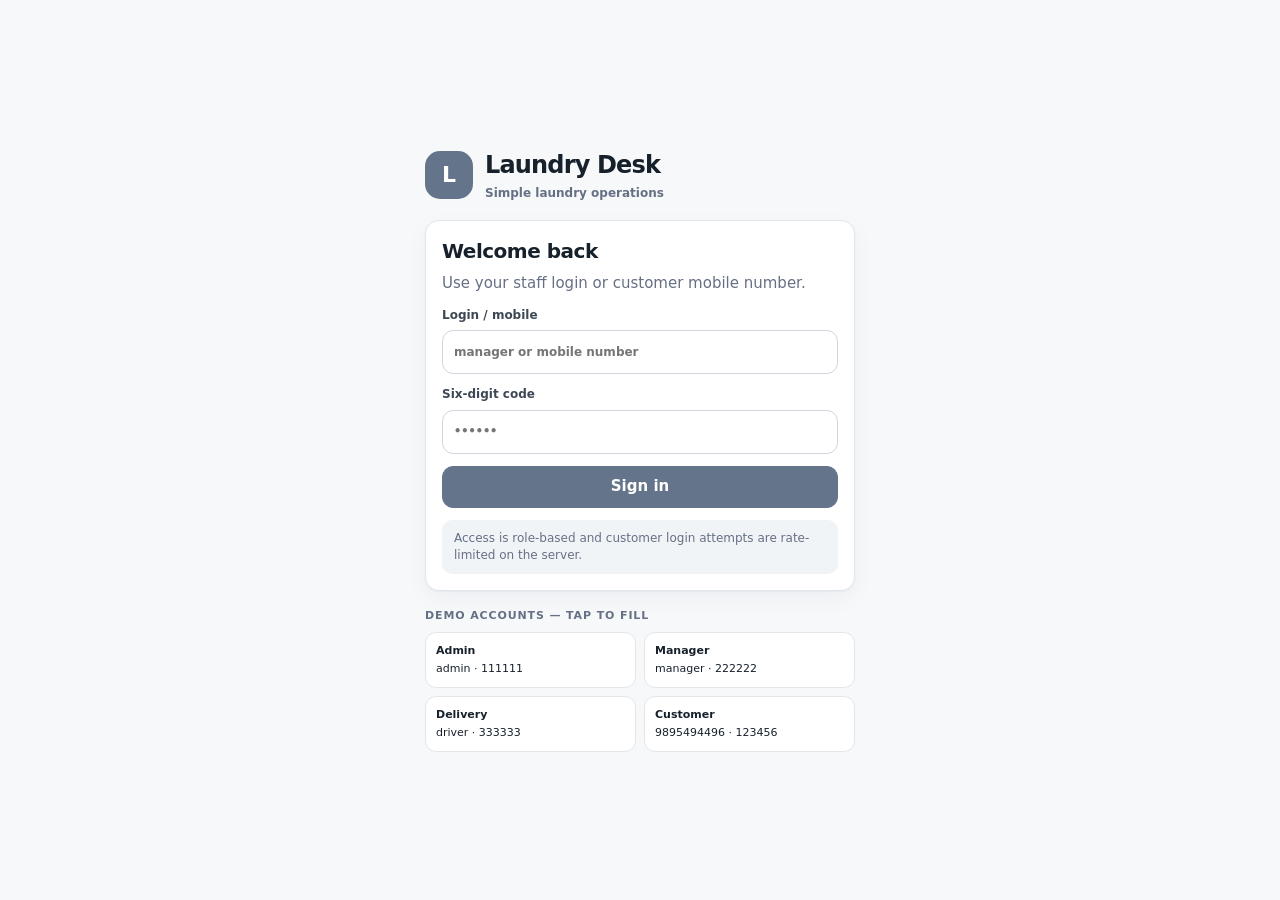
==== index.html @ 8387da96 "Graph updated" ====
<!doctype html>
<html lang="en" data-theme="light">
<head>
  <meta charset="utf-8" />
  <meta name="viewport" content="width=device-width,initial-scale=1,viewport-fit=cover" />
  <meta name="theme-color" content="#f6f7f8" />
  <title>Laundry Desk</title>
  <link rel="preconnect" href="https://bfmsoerewmiqianxmcck.supabase.co" crossorigin />
  <script>try{document.documentElement.dataset.theme=localStorage.getItem("laundry_mode")||"light"}catch(e){}</script>
  <link rel="stylesheet" href="styles.css?v=1.7.5" />
</head>
<body>
  <div id="app"></div>
  <div id="toast" class="toast" aria-live="polite"></div>
  <div id="printArea" class="print-area"></div>
  <script src="config.js"></script>
  <script src="app.js?v=1.7.5"></script>
</body>
</html>
---- styles.css ----
:root{
  --bg:#f7f8fa;
  --surface:#ffffff;
  --surface-soft:#f1f4f7;
  --text:#17212b;
  --muted:#667085;
  --border:#e2e7ec;
  --border-strong:#cfd6dd;
  --brand-accent:#64748b;
  --accent:var(--brand-accent);
  --accent-soft:color-mix(in srgb,var(--brand-accent) 11%,#fff);
  --accent-ink:#ffffff;
  --danger:#c83f49;
  --danger-soft:#fff0f1;
  --success:#137a55;
  --success-soft:#e9f7f0;
  --warning:#9a6700;
  --warning-soft:#fff7dd;
  --radius:14px;
  --radius-sm:10px;
  --shadow:0 1px 2px rgba(16,24,40,.04),0 8px 24px rgba(16,24,40,.04);
  --label:#3d4854;
  --topbar-bg:rgba(255,255,255,.94);
  --nav-bg:rgba(255,255,255,.97);
  --max:1180px;
  font-family:Inter,ui-sans-serif,system-ui,-apple-system,BlinkMacSystemFont,"Segoe UI",sans-serif;
  color-scheme:light;
}
html[data-theme="graphite"]{
  --bg:#0d0f11;
  --surface:#15181b;
  --surface-soft:#1d2125;
  --text:#f3f4f5;
  --muted:#9299a1;
  --border:#292e33;
  --border-strong:#3a4148;
  --accent:#e4e7eb;
  --accent-soft:#25292e;
  --accent-ink:#111315;
  --danger:#ff8f98;
  --danger-soft:#2b1b1e;
  --success:#7ed8b4;
  --success-soft:#14261f;
  --warning:#e8c46b;
  --warning-soft:#292313;
  --shadow:0 1px 2px rgba(0,0,0,.25),0 14px 38px rgba(0,0,0,.18);
  --label:#c9ced3;
  --topbar-bg:rgba(13,15,17,.94);
  --nav-bg:rgba(13,15,17,.96);
  color-scheme:dark;
}
html[data-theme="light"]{color-scheme:light}
*{box-sizing:border-box}
html{background:var(--bg)}
body{margin:0;background:var(--bg);color:var(--text);font-size:15px;line-height:1.45;-webkit-font-smoothing:antialiased;text-rendering:optimizeLegibility}
button,input,select,textarea{font:inherit;color:inherit}
button{cursor:pointer}
button:disabled{opacity:.55;cursor:not-allowed}
a{color:var(--accent)}
.shell{min-height:100vh;padding-bottom:78px}
.topbar{position:sticky;top:0;z-index:30;background:var(--topbar-bg);backdrop-filter:blur(14px);border-bottom:1px solid var(--border)}
.topbar-inner{max-width:var(--max);margin:auto;min-height:64px;padding:0 16px;display:flex;gap:16px;align-items:center}
.brand{display:flex;align-items:center;gap:10px;font-size:15px;font-weight:800;letter-spacing:-.02em;white-space:nowrap;min-width:0}.brand-mark{width:32px;height:32px;border-radius:10px;display:grid;place-items:center;background:var(--accent);color:var(--accent-ink);font-weight:900;flex:0 0 32px}.brand-copy{min-width:0;max-width:230px}.brand-copy>div{overflow:hidden;text-overflow:ellipsis}.brand-copy span{display:block;color:var(--muted);font-size:10px;font-weight:600;overflow:hidden;text-overflow:ellipsis;max-width:230px}
.desktop-nav{display:none;margin-left:14px;gap:4px;align-items:center;flex:1}.desktop-nav .navbtn{min-height:38px;padding:0 12px;border-radius:10px;display:flex;gap:7px;align-items:center;font-size:13px;text-transform:none}.desktop-nav .navbtn.active{background:var(--accent-soft);color:var(--accent);border:0}
.actor{margin-left:auto;display:flex;gap:8px;align-items:center}.actor-copy{display:none;text-align:right}.actor-name{font-size:13px;font-weight:750}.actor-role{font-size:11px;color:var(--muted)}
.icon-btn{width:40px;height:40px;border:1px solid var(--border);background:var(--surface);border-radius:12px;display:grid;place-items:center;padding:0}.icon-btn:hover{border-color:var(--border-strong);background:var(--surface-soft)}
.icon{width:18px;height:18px;display:block;stroke:currentColor;fill:none;stroke-width:1.8;stroke-linecap:round;stroke-linejoin:round}.icon.sm{width:16px;height:16px}
.main{max-width:var(--max);margin:auto;padding:24px 16px 108px}
.page-head{display:flex;align-items:flex-start;justify-content:space-between;gap:18px;margin-bottom:18px}.page-head-copy{min-width:0}.page-head-actions{display:flex;gap:8px;flex-wrap:wrap;justify-content:flex-end}
.kicker{font-size:11px;text-transform:uppercase;letter-spacing:.08em;color:var(--muted);font-weight:750;margin-bottom:4px}
h1,h2,h3,p{margin-top:0}h1{font-size:clamp(28px,5vw,40px);letter-spacing:-.04em;line-height:1.08;margin-bottom:8px}h2{font-size:20px;letter-spacing:-.025em;margin-bottom:7px}h3{font-size:15px;margin-bottom:6px}.sub{color:var(--muted);max-width:680px;margin-bottom:0}
.grid{display:grid;gap:12px}.grid.metrics{grid-template-columns:repeat(2,minmax(0,1fr))}.grid.cards{grid-template-columns:1fr}
.card{background:var(--surface);border:1px solid var(--border);border-radius:var(--radius);padding:16px;box-shadow:var(--shadow)}.card.flush{padding:0}.card.accent{background:var(--accent-soft);border-color:color-mix(in srgb,var(--accent) 28%,var(--border));box-shadow:none}.card.danger{background:var(--danger-soft);border-color:#f5cbd0}
.metric{box-shadow:none;min-height:96px;display:flex;flex-direction:column;justify-content:space-between}.metric .value{font-size:25px;font-weight:800;letter-spacing:-.035em}.metric .label{font-size:12px;color:var(--muted);font-weight:650}.metric.accent .value{color:var(--accent)}
.row{display:flex;gap:9px;align-items:center;flex-wrap:wrap}.row.between{justify-content:space-between}.stack{display:grid;gap:12px}.grow{flex:1}.muted{color:var(--muted)}.small{font-size:12px}.strong{font-weight:750}.mono{font-family:ui-monospace,SFMono-Regular,Menlo,monospace}.money{font-weight:780;font-variant-numeric:tabular-nums}
.btn{min-height:42px;border:1px solid var(--border-strong);border-radius:11px;background:var(--surface);padding:9px 14px;font-weight:700;display:inline-flex;align-items:center;justify-content:center;gap:7px;transition:background .14s,border-color .14s,transform .08s}.btn:hover{background:var(--surface-soft);border-color:#bfc7d0}.btn:active{transform:translateY(1px)}.btn.primary{background:var(--accent);border-color:var(--accent);color:var(--accent-ink)}.btn.primary:hover{filter:brightness(.96)}.btn.dark{background:var(--text);border-color:var(--text);color:#fff}.btn.danger{background:var(--danger-soft);border-color:#efc6cb;color:var(--danger)}.btn.ghost{border-color:transparent;background:transparent}.btn.smallbtn{min-height:34px;padding:6px 10px;font-size:12px}.btn.block{width:100%}
.input,select,textarea{width:100%;min-height:44px;border:1px solid var(--border-strong);border-radius:11px;background:var(--surface);padding:10px 11px;outline:none;transition:border-color .14s,box-shadow .14s}textarea{min-height:82px;resize:vertical}.input:focus,select:focus,textarea:focus{border-color:var(--accent);box-shadow:0 0 0 3px var(--accent-soft)}label{display:grid;gap:6px;font-size:12px;font-weight:700;color:var(--label)}input[type=checkbox]{accent-color:var(--accent)}
.form-grid{display:grid;gap:12px}.divider{height:1px;background:var(--border);margin:16px 0}.section{margin-top:24px}.section-head{display:flex;justify-content:space-between;align-items:end;gap:10px;margin-bottom:10px}
.stagebar{display:flex;overflow:auto;gap:7px;padding:2px 0 4px;scrollbar-width:none}.stagebar::-webkit-scrollbar,.tabs::-webkit-scrollbar,.queue-strip::-webkit-scrollbar{display:none}.stage{white-space:nowrap;border:1px solid var(--border);border-radius:999px;padding:5px 9px;font-size:11px;font-weight:700;background:var(--surface-soft);color:var(--muted)}.stage.active{background:var(--accent-soft);border-color:color-mix(in srgb,var(--accent) 28%,var(--border));color:var(--accent)}.stage.done{background:var(--success-soft);border-color:#cfe9dd;color:var(--success)}
.badge{display:inline-flex;align-items:center;border:1px solid var(--border);border-radius:999px;padding:4px 7px;font-size:10px;font-weight:750;text-transform:uppercase;letter-spacing:.03em;background:var(--surface-soft);color:var(--muted)}.badge.paid{background:var(--success-soft);border-color:#cde7db;color:var(--success)}.badge.partial{background:var(--warning-soft);border-color:#f2df9f;color:var(--warning)}.badge.unpaid{background:var(--danger-soft);border-color:#f2cbd0;color:var(--danger)}.badge.unpriced{background:var(--surface-soft)}
.order{display:grid;gap:12px;content-visibility:auto;contain-intrinsic-size:190px}.order:hover{border-color:var(--border-strong)}.order-head{display:flex;justify-content:space-between;gap:12px;align-items:start}.order-no{font-size:15px;font-weight:800;letter-spacing:-.015em}.order-meta{display:flex;gap:6px;flex-wrap:wrap}.order-money{display:grid;grid-template-columns:repeat(2,minmax(0,1fr));gap:8px;padding-top:10px;border-top:1px solid var(--border)}.order-money span{font-size:11px;color:var(--muted)}.order-money b{display:block;color:var(--text);font-size:13px;margin-top:2px}
.list{display:grid}.list-row{display:grid;gap:7px;padding:12px 0;border-bottom:1px solid var(--border);content-visibility:auto;contain-intrinsic-size:66px}.list-row:last-child{border-bottom:0}
.qty-grid{display:grid;gap:8px}.qty-row{display:grid;grid-template-columns:1fr auto;gap:10px;align-items:center;border:1px solid var(--border);border-radius:12px;background:var(--surface);padding:10px 12px}.stepper{display:flex;align-items:center;border:1px solid var(--border-strong);border-radius:10px;overflow:hidden;background:var(--surface)}.stepper button{width:38px;height:38px;border:0;background:var(--surface-soft);font-weight:800;font-size:20px}.stepper button:hover{background:var(--accent-soft);color:var(--accent)}.stepper span{min-width:40px;text-align:center;font-weight:800;font-variant-numeric:tabular-nums}
.queue-strip{display:flex;gap:8px;overflow:auto;padding:2px 0}.queue-chip{flex:0 0 auto;min-width:120px;border:1px solid var(--border);background:var(--surface);border-radius:12px;padding:10px 12px}.queue-chip b{display:block;font-size:20px}.queue-chip span{font-size:11px;color:var(--muted)}
.bottomnav{position:fixed;z-index:30;left:0;right:0;bottom:0;background:var(--nav-bg);backdrop-filter:blur(12px);border-top:1px solid var(--border);padding-bottom:max(5px,env(safe-area-inset-bottom))}.bottomnav-inner{max-width:680px;margin:auto;display:grid;grid-template-columns:repeat(var(--nav-count,4),1fr);padding:5px 8px}.navbtn{border:0;background:transparent;min-height:54px;border-radius:11px;font-size:10px;font-weight:700;color:var(--muted);display:flex;flex-direction:column;gap:3px;align-items:center;justify-content:center}.navbtn.active{background:var(--accent-soft);color:var(--accent)}.navbtn .icon{width:19px;height:19px}
.login-wrap{min-height:100vh;display:grid;place-items:center;padding:24px}.login{width:min(100%,430px)}.login-brand{display:flex;align-items:center;gap:12px;margin-bottom:18px}.login-mark{width:48px;height:48px;border-radius:15px;display:grid;place-items:center;background:var(--accent);color:var(--accent-ink);font-size:22px;font-weight:900}.login-title{font-size:24px;font-weight:820;letter-spacing:-.035em}.login-title span{display:block;font-size:12px;color:var(--muted);font-weight:600;letter-spacing:0;margin-top:2px}.demo-grid{display:grid;grid-template-columns:repeat(2,1fr);gap:8px}.demo{border:1px solid var(--border);border-radius:11px;padding:10px;background:var(--surface);font-size:11px;cursor:pointer;text-align:left}.demo:hover{border-color:var(--accent);background:var(--accent-soft)}.demo b{display:block;margin-bottom:2px}.security-note{padding:10px 12px;border-radius:10px;background:var(--surface-soft);font-size:12px;color:var(--muted)}
.modal-backdrop{position:fixed;inset:0;z-index:50;background:rgba(15,23,42,.34);display:grid;place-items:end center;padding-top:30px}.modal{width:min(100%,680px);max-height:92vh;overflow:auto;background:var(--surface);border:1px solid var(--border);border-bottom:0;border-radius:20px 20px 0 0;padding:18px;box-shadow:0 -20px 60px rgba(15,23,42,.12)}.modal-head{position:sticky;top:-18px;background:var(--surface);z-index:2;padding:12px 0 12px;display:flex;justify-content:space-between;gap:10px;border-bottom:1px solid var(--border);margin-bottom:14px}.x{width:38px;height:38px;border:1px solid var(--border);border-radius:10px;background:var(--surface-soft);font-size:20px}
.table-wrap{overflow:auto;border:1px solid var(--border);border-radius:12px;background:var(--surface)}table{width:100%;border-collapse:collapse;min-width:600px}th,td{text-align:left;padding:10px 12px;border-bottom:1px solid var(--border);font-size:12px}th{background:var(--surface-soft);color:var(--muted);text-transform:uppercase;font-size:10px;letter-spacing:.05em;font-weight:750}
.toast{position:fixed;z-index:100;left:50%;bottom:90px;transform:translateX(-50%) translateY(16px);opacity:0;pointer-events:none;background:#17212b;color:#fff;border-radius:11px;padding:10px 14px;font-weight:650;transition:.18s;max-width:90vw;box-shadow:0 10px 30px rgba(0,0,0,.15)}.toast.show{opacity:1;transform:translateX(-50%) translateY(0)}.toast.error{background:#9f2630}
.empty{border:1px dashed var(--border-strong);border-radius:12px;padding:24px;text-align:center;color:var(--muted);background:var(--surface)}
.tabs{display:flex;gap:7px;overflow:auto;margin-bottom:14px}.tab{white-space:nowrap;border:1px solid var(--border);border-radius:999px;background:var(--surface);padding:7px 11px;font-weight:700;font-size:11px;color:var(--muted)}.tab.active{background:var(--accent-soft);border-color:color-mix(in srgb,var(--accent) 28%,var(--border));color:var(--accent)}
.theme-mode-grid{display:grid;grid-template-columns:repeat(2,minmax(0,1fr));gap:10px}.theme-mode{border:1px solid var(--border);border-radius:14px;background:var(--surface);padding:10px;text-align:left;display:grid;gap:7px}.theme-mode.active{border-color:var(--text);box-shadow:inset 0 0 0 1px var(--text)}.theme-mode small{color:var(--muted)}.theme-preview{height:58px;border-radius:10px;border:1px solid var(--border);display:block}.theme-preview.graphite{background:linear-gradient(135deg,#0d0f11 0 45%,#1d2125 45% 72%,#e4e7eb 72%)}.theme-preview.light{background:linear-gradient(135deg,#f7f8fa 0 45%,#fff 45% 72%,var(--brand-accent) 72%)}.theme-grid{display:grid;grid-template-columns:repeat(5,1fr);gap:10px}.theme-swatch{aspect-ratio:1;border-radius:14px;border:2px solid transparent;padding:0;position:relative}.theme-swatch.active:after{content:"✓";position:absolute;inset:0;display:grid;place-items:center;color:#fff;font-weight:900;text-shadow:0 1px 3px rgba(0,0,0,.35)}.theme-custom{display:flex;gap:10px;align-items:center}.theme-custom input[type=color]{width:52px;height:44px;border:1px solid var(--border);border-radius:11px;padding:4px;background:var(--surface)}
.business-preview-mark{width:74px;height:74px;border-radius:18px;display:grid;place-items:center;background:var(--accent);color:var(--accent-ink);font-size:32px;font-weight:900}.quick-actions{display:grid;grid-template-columns:1fr;gap:10px}.quick-action{text-align:left;display:flex;align-items:center;gap:13px;min-height:84px}.quick-action-icon{width:42px;height:42px;flex:0 0 42px;border-radius:12px;display:grid;place-items:center;background:var(--accent-soft);color:var(--accent)}.quick-action h2{margin:0 0 2px}.quick-action p{margin:0;color:var(--muted);font-size:12px}
.print-area{display:none}
.is-busy body:before{content:"";position:fixed;left:0;right:0;top:0;height:3px;z-index:120;background:linear-gradient(90deg,transparent,var(--accent),transparent);background-size:200% 100%;animation:loading 1s linear infinite}@keyframes loading{to{background-position:-200% 0}}
@media(prefers-reduced-motion:reduce){*,*:before,*:after{scroll-behavior:auto!important;animation-duration:.001ms!important;transition-duration:.001ms!important}}
@media(min-width:720px){.grid.metrics{grid-template-columns:repeat(4,1fr)}.grid.cards{grid-template-columns:repeat(2,minmax(0,1fr))}.form-grid.two{grid-template-columns:repeat(2,1fr)}.quick-actions{grid-template-columns:repeat(3,1fr)}.modal-backdrop{place-items:center;padding:20px}.modal{border-bottom:1px solid var(--border);border-radius:18px;max-height:88vh}.bottomnav{display:none}.shell{padding-bottom:0}.main{padding:32px 20px 48px}.desktop-nav{display:flex}.actor-copy{display:block}.topbar-inner{padding:0 20px}.toast{bottom:28px}}
@media(min-width:1024px){.main{padding-top:38px}.grid.cards{gap:14px}.page-head{margin-bottom:22px}}
@media(max-width:500px){.page-head{display:grid}.page-head-actions{justify-content:flex-start}.page-head-actions .btn{width:100%}.actor .btn.ghost:not(.exit-btn){display:none}.main{padding-top:20px}.card{padding:14px}.theme-grid{grid-template-columns:repeat(5,1fr)}}
@media print{
  body>*:not(.print-area){display:none!important}.print-area{display:block!important;background:#fff;color:#000;padding:10mm;font-family:Arial,sans-serif}.print-sheet{max-width:190mm;margin:auto}.print-head{display:flex;justify-content:space-between;gap:10mm;border-bottom:2px solid #000;padding-bottom:5mm;margin-bottom:5mm}.print-title{font-size:24pt;font-weight:900}.print-org{font-size:9pt;font-weight:800;text-transform:uppercase;letter-spacing:.04em}.print-address{max-width:120mm;margin-top:1mm}.print-order{margin-top:3mm;font-size:9pt}.print-table{width:100%;border-collapse:collapse}.print-table th,.print-table td{border:1px solid #000;padding:3mm;font-size:10pt}.label-grid{display:grid;grid-template-columns:repeat(2,1fr);gap:5mm}.garment-tag,.bag-label{border:2px solid #000;padding:5mm;break-inside:avoid}.garment-tag{min-height:38mm}.bag-label{margin-bottom:8mm}.qr{width:90px;height:90px}.qr img,.qr canvas{max-width:100%;height:auto}.no-print{display:none!important}}

/* Action feedback */
.btn.processing,.icon-btn.processing{position:relative;cursor:wait!important;pointer-events:none;opacity:.88;transform:none!important}
.btn.processing{box-shadow:none}
.btn-spinner{width:15px;height:15px;flex:0 0 15px;border:2px solid currentColor;border-right-color:transparent;border-radius:50%;animation:btn-spin .7s linear infinite}
.btn.primary .btn-spinner{border-color:currentColor;border-right-color:transparent}
@keyframes btn-spin{to{transform:rotate(360deg)}}
.is-busy .btn:not(.processing)[type="submit"]{cursor:wait}
@media(prefers-reduced-motion:reduce){.btn-spinner{animation-duration:1.4s}}

/* Graphite refinements */
html[data-theme="graphite"] .card.danger{border-color:#4a2a30}
html[data-theme="graphite"] .badge.paid{border-color:#27513f}
html[data-theme="graphite"] .badge.partial{border-color:#594b22}
html[data-theme="graphite"] .badge.unpaid{border-color:#5a3035}
html[data-theme="graphite"] .stage.done{border-color:#27513f}
html[data-theme="graphite"] .btn:hover{border-color:#59616a}
html[data-theme="graphite"] .modal-backdrop{background:rgba(0,0,0,.68)}
html[data-theme="graphite"] .toast{background:#f1f3f5;color:#111315}
html[data-theme="graphite"] .toast.error{background:#ff8f98;color:#1a0d10}
html[data-theme="graphite"] .demo:hover{border-color:#6b737c}
html[data-theme="graphite"] .theme-swatch{box-shadow:inset 0 0 0 1px rgba(255,255,255,.14)}

/* Compact order queue — optimal by default */
.orders-toolbar{display:flex;align-items:flex-start;justify-content:space-between;gap:12px;margin-bottom:14px}.orders-toolbar .tabs{margin-bottom:0;min-width:0;flex:1}.view-switch{display:inline-flex;flex:0 0 auto;padding:3px;border:1px solid var(--border);border-radius:11px;background:var(--surface-soft)}.view-switch-btn{min-height:32px;border:0;border-radius:8px;background:transparent;padding:5px 10px;color:var(--muted);font-size:11px;font-weight:750}.view-switch-btn.active{background:var(--surface);color:var(--text);box-shadow:0 1px 2px rgba(0,0,0,.08)}
.order-list.optimal-view{display:grid;gap:8px}.order-optimal{min-height:68px;padding:10px 12px;display:grid;grid-template-columns:minmax(160px,1.5fr) minmax(170px,1fr) minmax(120px,.72fr) auto;gap:12px;align-items:center;box-shadow:none}.order-optimal:hover{background:var(--surface-soft)}.order-optimal-main{min-width:0}.order-optimal .order-no{font-size:13px}.order-customer{margin-top:2px;color:var(--muted);font-size:11px;overflow:hidden;text-overflow:ellipsis;white-space:nowrap}.order-optimal-status{display:flex;gap:6px;align-items:center;min-width:0;flex-wrap:wrap}.order-optimal-money{text-align:right;font-variant-numeric:tabular-nums}.order-optimal-money span{display:block;color:var(--muted);font-size:10px}.order-optimal-money b{display:block;margin-top:1px;font-size:13px}.order-details-btn{min-height:34px;padding:5px 10px}.order-list.detailed-view{margin-top:0}.order-detailed{contain-intrinsic-size:190px}

/* Keep exit reachable on small screens */
.exit-btn{flex:0 0 auto}.exit-btn .icon{flex:0 0 auto}
@media(max-width:719px){.topbar-inner{gap:7px;padding:0 10px}.brand{gap:7px;flex:1;overflow:hidden}.brand-mark{width:30px;height:30px;flex-basis:30px;border-radius:9px}.brand-copy{max-width:none;overflow:hidden}.brand-copy span{display:none}.actor{margin-left:0;gap:5px;flex:0 0 auto}.actor .icon-btn{width:36px;height:36px;border-radius:10px}.exit-btn{width:36px;min-width:36px;height:36px;min-height:36px;padding:0;border:1px solid var(--border);background:var(--surface)}.exit-btn span{display:none}.orders-toolbar{display:grid;gap:9px}.view-switch{justify-self:end}.order-optimal{grid-template-columns:minmax(0,1fr) auto;grid-template-areas:"main money" "status detail";gap:7px 10px;padding:10px 11px}.order-optimal-main{grid-area:main}.order-optimal-status{grid-area:status}.order-optimal-money{grid-area:money}.order-details-btn{grid-area:detail;justify-self:end}.order-optimal-money b{font-size:12px}.order-optimal-money span{max-width:112px;white-space:nowrap;overflow:hidden;text-overflow:ellipsis}.order-stage-tabs{width:100%}}
@media(max-width:380px){.actor .icon-btn{width:34px;height:34px}.exit-btn{width:34px;min-width:34px;height:34px;min-height:34px}.brand-copy>div{font-size:13px}.order-optimal-status .badge{display:none}}
@media(min-width:720px){.grid.cards .order-optimal{grid-template-columns:minmax(0,1fr) auto;grid-template-areas:"main money" "status detail"}.grid.cards .order-optimal-main{grid-area:main}.grid.cards .order-optimal-status{grid-area:status}.grid.cards .order-optimal-money{grid-area:money}.grid.cards .order-details-btn{grid-area:detail;justify-self:end}}

/* Order detail — compact action dock */
.order-modal{width:min(100%,760px)}
.order-modal .modal-head{margin-bottom:10px}
.order-modal .stagebar{margin-bottom:0}
.order-metrics{grid-template-columns:repeat(4,minmax(0,1fr))!important;gap:7px!important}
.order-metrics .metric{min-height:64px;padding:9px 10px;border-radius:11px}
.order-metrics .metric .value{font-size:15px;letter-spacing:-.02em}
.order-metrics .metric .label{font-size:9px;text-transform:uppercase;letter-spacing:.04em}
.order-customer-card{padding:11px 13px;margin-top:10px!important;box-shadow:none}
.order-customer-card h3{margin-bottom:2px}
.order-pieces{margin-top:12px!important}
.order-pieces .list{gap:6px}
.order-pieces .list-row{padding:8px 10px}
.compact-empty{padding:13px 12px}
.order-payments{border-top:1px solid var(--border);padding-top:9px;margin-top:10px!important}
.order-payments summary{cursor:pointer;display:flex;align-items:center;justify-content:space-between;font-size:12px;font-weight:750;color:var(--muted);list-style:none}
.order-payments summary::-webkit-details-marker{display:none}
.order-payments summary span{min-width:24px;height:22px;border-radius:999px;background:var(--surface-soft);display:grid;place-items:center;font-size:10px}
.order-action-dock{position:sticky;z-index:4;bottom:-18px;margin:14px -18px -18px;padding:11px 18px calc(11px + env(safe-area-inset-bottom));background:color-mix(in srgb,var(--surface) 96%,transparent);backdrop-filter:blur(14px);border-top:1px solid var(--border);box-shadow:0 -12px 28px rgba(0,0,0,.05)}
.order-next-action{width:100%;min-height:50px;border:0;border-radius:12px;background:var(--accent);color:var(--accent-ink);padding:8px 13px;display:flex;align-items:center;justify-content:space-between;gap:12px;text-align:left;font-weight:800}
.order-next-action:hover{filter:brightness(.97)}
.order-next-action .next-copy{display:grid;gap:1px}
.order-next-action small{font-size:9px;text-transform:uppercase;letter-spacing:.08em;opacity:.78;font-weight:750}
.order-next-action b{font-size:14px}
.order-next-action .icon{width:20px;height:20px}
.order-action-grid{display:grid;grid-template-columns:repeat(4,minmax(0,1fr));gap:7px;margin-top:7px}
.order-action{min-width:0;min-height:58px;border:1px solid var(--border);border-radius:11px;background:var(--surface);color:var(--text);padding:7px 5px;display:flex;flex-direction:column;align-items:center;justify-content:center;gap:5px;font-size:10px;font-weight:750;line-height:1.1;text-align:center}
.order-action:hover{background:var(--surface-soft);border-color:var(--border-strong)}
.order-action .icon{width:18px;height:18px;color:var(--muted)}
.order-action:hover .icon{color:var(--text)}
.compact-modal{width:min(100%,500px)}
.print-choice-grid{display:grid;grid-template-columns:repeat(2,minmax(0,1fr));gap:10px}
.print-choice{min-height:98px;border:1px solid var(--border);border-radius:13px;background:var(--surface);padding:14px;text-align:left;display:flex;align-items:flex-start;gap:11px;color:var(--text)}
.print-choice:hover{background:var(--surface-soft);border-color:var(--border-strong)}
.print-choice .icon{width:22px;height:22px;flex:0 0 22px;margin-top:1px}
.print-choice span{display:grid;gap:4px}.print-choice b{font-size:13px}.print-choice small{font-size:10px;color:var(--muted);line-height:1.35}
.print-choice.disabled{opacity:.48;pointer-events:none}
html[data-theme="graphite"] .order-action-dock{box-shadow:0 -12px 30px rgba(0,0,0,.32)}
html[data-theme="graphite"] .order-action:hover{border-color:#59616a}

@media(max-width:719px){
  .order-modal{max-height:96dvh}
  .order-metrics .metric{min-height:58px;padding:7px 8px}
  .order-metrics .metric .value{font-size:12px;white-space:nowrap}
  .order-metrics .metric .label{font-size:8px}
  .order-customer-card{padding:9px 11px}
  .order-action-dock{bottom:-18px;padding-left:12px;padding-right:12px}
  .order-next-action{min-height:48px}
  .order-action-grid{gap:6px}
  .order-action{min-height:55px;padding:6px 3px;font-size:9px}
  .order-action .icon{width:17px;height:17px}
  .compact-empty{padding:10px}
}
@media(max-width:380px){
  .order-metrics{gap:4px!important}
  .order-metrics .metric{padding:6px 5px}
  .order-action{font-size:8.5px}
  .print-choice-grid{grid-template-columns:1fr}
}
.order-next-action.processing,.order-action.processing,.print-choice.processing{cursor:wait!important;pointer-events:none;opacity:.88;transform:none!important}
.order-next-action.processing{justify-content:center}.order-action.processing{flex-direction:row}

/* Quick workflow */
.workflow-mode{display:inline-flex;gap:3px;padding:3px;border:1px solid var(--border);border-radius:11px;background:var(--surface-soft);margin-bottom:10px}
.workflow-mode button{border:0;background:transparent;color:var(--muted);border-radius:8px;min-height:32px;padding:5px 10px;font-size:11px;font-weight:750}
.workflow-mode button.active{background:var(--surface);color:var(--text);box-shadow:0 1px 2px rgba(0,0,0,.08)}
.quick-stagebar .stage{padding-inline:8px}
.detail-substatus{display:inline-flex;margin-top:5px;font-size:10px;color:var(--muted)}
.order-waiting{width:100%;min-height:50px;border:1px solid var(--border);border-radius:12px;background:var(--surface-soft);padding:8px 13px;display:grid;align-content:center;gap:1px}
.order-waiting small{font-size:9px;text-transform:uppercase;letter-spacing:.08em;color:var(--muted);font-weight:750}.order-waiting b{font-size:13px}

/* Reports */
.report-controls{display:grid;gap:10px;margin-bottom:14px}.report-presets{display:flex;gap:7px;overflow:auto;padding-bottom:2px;scrollbar-width:none}.report-presets::-webkit-scrollbar{display:none}.chip{white-space:nowrap;min-height:34px;border:1px solid var(--border);border-radius:999px;background:var(--surface);padding:6px 11px;color:var(--muted);font-size:11px;font-weight:750}.chip.active{background:var(--accent-soft);border-color:color-mix(in srgb,var(--accent) 28%,var(--border));color:var(--accent)}
.report-options{display:flex;gap:10px;align-items:end;justify-content:flex-end}.report-options label{width:min(170px,100%)}.report-options select{min-height:38px;padding:7px 10px}
.report-custom{display:grid;grid-template-columns:1fr 1fr auto;gap:8px;align-items:end;padding:10px;border:1px solid var(--border);border-radius:12px;background:var(--surface-soft)}.report-custom input{min-height:38px;border:1px solid var(--border-strong);border-radius:9px;background:var(--surface);padding:7px 9px}
.report-tabs{margin-top:4px}.report-section{margin-top:18px}.report-section:first-child{margin-top:0}.report-section-head{display:flex;align-items:end;justify-content:space-between;gap:12px;margin-bottom:9px}.report-section-head h2{margin-bottom:0}.report-note{font-size:10px;color:var(--muted)}
.report-metrics{grid-template-columns:repeat(2,minmax(0,1fr))}.report-metrics .metric{min-height:82px}.report-metrics .metric .value{font-size:20px}
.report-breakdown{display:grid;grid-template-columns:repeat(2,minmax(0,1fr));gap:8px}.report-break{padding:11px 12px;box-shadow:none;display:flex;align-items:center;justify-content:space-between;gap:10px}.report-break span{text-transform:capitalize;color:var(--muted);font-size:11px}.report-break b{font-size:13px}
.report-table table{min-width:760px}.customer-report table{min-width:940px}.due-text{color:var(--danger)}.credit-text{color:var(--success)}
.report-queue{padding-bottom:4px}.report-details{box-shadow:none;margin-top:16px}.report-details summary{cursor:pointer;font-weight:750}.report-stage-list{display:grid;gap:0;margin-top:10px}.report-stage-list>div{display:flex;justify-content:space-between;gap:12px;padding:8px 0;border-top:1px solid var(--border);font-size:12px}
.report-loading{min-height:190px;border:1px dashed var(--border-strong);border-radius:14px;display:flex;align-items:center;justify-content:center;gap:12px;color:var(--muted);background:var(--surface)}.report-loading b{display:block;color:var(--text)}.report-loading span:last-child{display:block;font-size:11px;margin-top:2px}
.calendar-month{width:160px}.calendar-month input{min-height:38px;border:1px solid var(--border-strong);border-radius:9px;background:var(--surface);padding:7px 9px}.calendar-weekdays,.calendar-grid{display:grid;grid-template-columns:repeat(7,minmax(0,1fr));gap:6px}.calendar-weekdays{margin:12px 0 6px}.calendar-weekdays span{text-align:center;color:var(--muted);font-size:9px;font-weight:750;text-transform:uppercase;letter-spacing:.04em}.calendar-cell{min-height:100px;border:1px solid var(--border);border-radius:11px;background:var(--surface);padding:7px;display:grid;align-content:start;gap:4px}.calendar-cell.blank{border-color:transparent;background:transparent}.calendar-cell.has-data{background:var(--surface-soft)}.calendar-day{font-size:11px;font-weight:800}.calendar-stat{display:flex;justify-content:space-between;font-size:9px;color:var(--muted)}.calendar-stat b{color:var(--text)}.calendar-income{margin-top:auto;font-size:9px;font-weight:750;white-space:nowrap;overflow:hidden;text-overflow:ellipsis;color:var(--accent)}

@media(min-width:720px){.report-controls{grid-template-columns:minmax(0,1fr) auto;align-items:start}.report-custom{grid-column:1/-1}.report-metrics{grid-template-columns:repeat(4,minmax(0,1fr))}.report-breakdown{grid-template-columns:repeat(4,minmax(0,1fr))}.calendar-cell{min-height:118px;padding:9px}.calendar-day{font-size:12px}.calendar-stat,.calendar-income{font-size:10px}}
@media(max-width:719px){.workflow-mode{width:100%;display:grid;grid-template-columns:1fr 1fr}.workflow-mode button{width:100%}.quick-stagebar{gap:5px}.quick-stagebar .stage{font-size:9px;padding:4px 7px}.report-options{justify-content:flex-start}.report-custom{grid-template-columns:1fr 1fr}.report-custom .btn{grid-column:1/-1;width:100%}.report-section-head{align-items:flex-start}.report-note{display:none}.calendar-weekdays,.calendar-grid{gap:4px}.calendar-cell{min-height:78px;padding:5px;border-radius:8px}.calendar-stat{font-size:8px}.calendar-income{font-size:8px}.calendar-month{width:145px}.bottomnav-inner{padding-inline:4px}.navbtn{font-size:9px}.navbtn .icon{width:18px;height:18px}}
@media(max-width:420px){.calendar-cell{min-height:68px}.calendar-stat span{display:none}.calendar-income{font-size:7.5px}.report-metrics .metric{min-height:72px}.report-metrics .metric .value{font-size:17px}}

.account-grid{align-items:start}
.account-grid>.card{align-self:start}
.qty-row.disabled-row{opacity:.56}
.qty-row.disabled-row .stepper button:disabled{cursor:not-allowed;opacity:.45}

/* Compact admin/customer/rate editors */
.compact-head{margin-bottom:10px}.compact-head h2{margin-bottom:2px}
.quick-entry{display:grid;gap:8px;padding:10px;margin-bottom:12px;border:1px solid var(--border);border-radius:12px;background:var(--surface-soft)}
.quick-entry-customer{grid-template-columns:minmax(150px,1.1fr) minmax(150px,.9fr) minmax(200px,1.6fr) auto}
.quick-entry .input,.rate-editor .input{min-height:36px;padding:7px 9px}
.compact-table table,.rate-editor table{min-width:720px}
.compact-table th,.compact-table td,.rate-editor th,.rate-editor td{padding:8px 10px;vertical-align:middle}
.compact-actions{gap:6px;flex-wrap:nowrap;justify-content:flex-end}
.rate-editor .inline-input{width:130px;max-width:100%;background:var(--surface)}
.rate-editor input[type="date"].inline-input{width:150px}
.rate-editor .quick-add-row td{background:var(--surface-soft);border-bottom:1px solid var(--border-strong)}
.rate-editor .quick-add-row select{min-width:150px;min-height:36px}
.page-head-actions{display:flex;gap:8px;flex-wrap:wrap;justify-content:flex-end}
.customer-table td:last-child{text-align:right}

@media(max-width:719px){
  .quick-entry-customer{grid-template-columns:1fr 1fr}.quick-entry-customer input[name="address"],.quick-entry-customer .btn{grid-column:1/-1}
  .page-head-actions{width:100%;justify-content:flex-start}.page-head-actions .btn{flex:1}
  .compact-table,.rate-editor{border:0;background:transparent;overflow:visible}
  .compact-table table,.rate-editor table{min-width:0;display:block}.compact-table thead,.rate-editor thead{display:none}.compact-table tbody,.rate-editor tbody{display:grid;gap:8px}
  .compact-table tr,.rate-editor tr{display:grid;grid-template-columns:1fr 1fr;gap:7px;padding:10px;border:1px solid var(--border);border-radius:12px;background:var(--surface)}
  .compact-table td,.rate-editor td{display:block;padding:0;border:0}.compact-table td:first-child,.rate-editor td:first-child{grid-column:1/-1}
  .compact-table td:nth-child(3){grid-column:1/-1}.compact-table td:last-child{grid-column:1/-1;text-align:left}.compact-actions{justify-content:flex-start;flex-wrap:wrap}
  .rate-editor .quick-add-row{background:var(--surface-soft)}.rate-editor .quick-add-row td:nth-child(1),.rate-editor .quick-add-row td:nth-child(2){grid-column:auto}.rate-editor .quick-add-row td:nth-child(5){grid-column:1/-1}
  .rate-editor .quick-add-row .btn{width:100%}.rate-editor .inline-input,.rate-editor input[type="date"].inline-input,.rate-editor select{width:100%;min-width:0}
}

/* Admin demo reset */
.system-grid{align-items:start}.demo-reset-summary{display:grid;grid-template-columns:repeat(3,minmax(0,1fr));gap:8px}.demo-reset-summary>div,.reset-scope>div{border:1px solid var(--border);border-radius:11px;background:var(--surface-soft);padding:10px;display:grid;gap:3px}.demo-reset-summary span,.reset-scope span{font-size:9px;text-transform:uppercase;letter-spacing:.07em;color:var(--muted);font-weight:800}.demo-reset-summary b{font-size:15px}.retain-list{display:grid;gap:3px;padding:9px 0;border-top:1px solid var(--border)}.retain-list:first-of-type{border-top:0}.retain-list span{font-size:11px;color:var(--muted);line-height:1.45}.danger-note{border:1px solid color-mix(in srgb,var(--danger) 35%,var(--border));background:color-mix(in srgb,var(--danger) 8%,var(--surface));border-radius:12px;padding:12px;display:grid;gap:4px}.danger-note b{color:var(--danger)}.danger-note span{font-size:11px;color:var(--muted);line-height:1.45}.reset-scope{display:grid;grid-template-columns:1fr 1fr;gap:8px}.reset-scope b{font-size:11px;line-height:1.4}.btn.danger{background:var(--danger);border-color:var(--danger);color:#fff}.btn.danger:hover{filter:brightness(.96)}
@media(max-width:719px){.demo-reset-summary{grid-template-columns:1fr}.reset-scope{grid-template-columns:1fr}}

/* Option A — service-first mixed garment collection */
.home-quick-section{margin:4px 0 18px}
.home-quick-actions{display:grid;grid-template-columns:repeat(3,minmax(0,1fr));gap:10px}
.home-quick-card{min-height:84px;border:1px solid var(--border);border-radius:14px;background:var(--surface);color:var(--text);padding:13px;display:flex;align-items:center;gap:12px;text-align:left;box-shadow:var(--shadow)}
.home-quick-card:hover{background:var(--surface-soft);border-color:var(--border-strong)}
.home-quick-icon{width:42px;height:42px;border-radius:12px;background:var(--surface-soft);display:grid;place-items:center;flex:0 0 42px;color:var(--muted)}
.home-quick-icon .icon{width:22px;height:22px}
.home-quick-card>span:last-child{display:grid;gap:2px;min-width:0}.home-quick-card b{font-size:14px}.home-quick-card small{font-size:10px;color:var(--muted)}
.order-card-actions{display:flex;gap:7px;justify-content:flex-end;align-items:center}.order-card-actions .btn{min-height:34px}.order-pay-btn{background:var(--accent-soft);border-color:color-mix(in srgb,var(--accent) 25%,var(--border));color:var(--text)}
.order-pay-btn .icon{width:15px;height:15px}

.collection-modal{width:min(100%,720px);max-height:94dvh;overflow:auto}
.collection-section{margin-top:13px!important}.collection-heading{align-items:end;gap:12px;margin-bottom:8px}.collection-heading h3{margin:1px 0 0;font-size:14px}.collection-search{width:min(190px,45%);min-height:36px;padding:7px 10px}
.collection-service-tabs{display:flex;gap:7px;overflow:auto;padding:2px 0 5px;scrollbar-width:none}.collection-service-tabs::-webkit-scrollbar{display:none}
.collection-service-chip{min-height:40px;white-space:nowrap;border:1px solid var(--border);border-radius:999px;background:var(--surface);color:var(--muted);padding:7px 12px;display:inline-flex;align-items:center;gap:7px;font-size:11px;font-weight:800}
.collection-service-chip.active{background:var(--accent);color:var(--accent-ink);border-color:var(--accent)}.collection-service-chip b{min-width:20px;height:20px;padding:0 5px;border-radius:999px;background:color-mix(in srgb,currentColor 12%,transparent);display:grid;place-items:center;font-size:9px}
.collection-summary{margin:12px 0 0;padding:10px 12px;border:1px solid var(--border);border-radius:12px;background:var(--surface-soft);display:grid;grid-template-columns:repeat(3,minmax(0,1fr));gap:7px}
.collection-summary>div{display:grid;gap:1px}.collection-summary span{font-size:8px;text-transform:uppercase;letter-spacing:.08em;color:var(--muted);font-weight:750}.collection-summary b{font-size:13px}.collection-summary small{grid-column:1/-1;color:var(--muted);font-size:9px;white-space:nowrap;overflow:auto;padding-top:2px}
.collection-customer-line{display:flex;align-items:center;justify-content:space-between;gap:12px;padding:9px 11px;border:1px solid var(--border);border-radius:11px;background:var(--surface-soft);margin-bottom:10px}.collection-customer-line>div{display:grid;gap:1px}

/* Customer finance / advance wallet */
.finance-modal{width:min(100%,760px);max-height:94dvh;overflow:auto}.finance-metrics{margin-top:6px}.finance-receive{margin-top:12px;padding:13px;box-shadow:none}.finance-receive h3{margin:2px 0 0}.finance-payment-grid{display:grid;grid-template-columns:1fr 150px;gap:9px;margin-top:10px;align-items:end}.finance-note{grid-column:1/-1}.finance-payment-grid .btn{grid-column:1/-1;min-height:42px}
.finance-ledger{margin-top:9px;border:1px solid var(--border);border-radius:12px;overflow:hidden}.finance-row{display:grid;grid-template-columns:minmax(0,1fr) auto;gap:12px;padding:10px 11px;border-top:1px solid var(--border);align-items:center}.finance-row:first-child{border-top:0}.finance-row>div:first-child{display:grid;gap:2px}.finance-row>div:first-child>b{font-size:12px}.finance-row>div:first-child>span,.finance-row>div:first-child>small{font-size:9px;color:var(--muted)}.finance-amount{text-align:right;display:grid;gap:2px}.finance-amount b{font-size:12px}.finance-amount span{font-size:9px;color:var(--muted)}

@media(max-width:719px){
  .home-quick-actions{grid-template-columns:1fr 1fr}.home-quick-card:last-child{grid-column:1/-1}.home-quick-card{min-height:72px;padding:10px}.home-quick-icon{width:38px;height:38px;flex-basis:38px}
  .collection-modal{max-height:97dvh}.collection-heading{align-items:start;flex-direction:column}.collection-search{width:100%}
  .finance-payment-grid{grid-template-columns:1fr 120px}.finance-metrics{grid-template-columns:repeat(3,minmax(0,1fr))}.finance-metrics .metric{min-height:66px;padding:8px}.finance-metrics .value{font-size:13px}
  .customer-table .compact-actions{flex-wrap:wrap}
}
@media(max-width:430px){.home-quick-actions{grid-template-columns:1fr}.home-quick-card:last-child{grid-column:auto}.finance-payment-grid{grid-template-columns:1fr}.finance-payment-grid label{grid-column:1/-1}}
.order-optimal>.order-card-actions{justify-self:end}.order-detailed>.order-card-actions{margin-top:9px}
@media(max-width:719px){.order-optimal>.order-card-actions{grid-area:detail;justify-self:end}.order-optimal>.order-card-actions .btn{padding:5px 8px}}
@media(min-width:720px){.grid.cards .order-optimal>.order-card-actions{grid-area:detail;justify-self:end}}

/* v1.5 flexible quick flow, route grouping and bulk pickup assignment */
.quick-stage-actions .stage.future{
  cursor:pointer;
  border-style:solid;
  background:var(--surface-raised,#fff);
  color:var(--text,#111827);
}
.quick-stage-actions button.stage.future:hover{
  border-color:var(--brand-accent,#64748b);
  box-shadow:0 0 0 2px color-mix(in srgb,var(--brand-accent,#64748b) 14%,transparent);
}
.quick-stage-note{margin-top:7px}
.workflow-settings-card{max-width:760px}
.toggle-row{display:flex;align-items:center;justify-content:space-between;gap:22px;padding:14px;border:1px solid var(--border);border-radius:14px;background:var(--surface-subtle)}
.toggle-row span{display:grid;gap:4px}.toggle-row small{color:var(--muted);font-weight:400;line-height:1.4}
.toggle-row input{width:22px;height:22px;accent-color:var(--brand-accent,#64748b)}
.workflow-example{display:flex;gap:6px;overflow:auto;padding:4px 0;scrollbar-width:none}
.workflow-example::-webkit-scrollbar{display:none}.workflow-example span{white-space:nowrap;border:1px solid var(--border);border-radius:999px;padding:7px 10px;font-size:11px;font-weight:800;background:var(--surface-subtle)}
.customer-tools,.bulk-pickup-toolbar,.bulk-assign-bar{display:flex;gap:10px;align-items:end;flex-wrap:wrap;margin:12px 0}
.customer-tools label,.bulk-pickup-toolbar label{display:grid;gap:5px;min-width:190px;font-size:11px;font-weight:800;color:var(--muted)}
.customer-tools select,.bulk-pickup-toolbar select,.bulk-assign-bar select{min-height:42px;border:1px solid var(--border);border-radius:11px;background:var(--surface);color:var(--text);padding:0 10px}
.quick-entry-customer{grid-template-columns:minmax(160px,1.2fr) minmax(145px,.9fr) minmax(150px,1fr) 110px minmax(160px,1fr) auto}
.bulk-pickup-card{padding:15px;margin-bottom:14px}
.bulk-head h2{margin:2px 0 3px;font-size:18px}
.bulk-pickup-list{display:grid;gap:6px;max-height:280px;overflow:auto;border-top:1px solid var(--border);border-bottom:1px solid var(--border);padding:8px 0}
.bulk-pickup-row{display:grid;grid-template-columns:22px 1fr auto;align-items:center;gap:10px;padding:9px 8px;border-radius:10px;cursor:pointer}
.bulk-pickup-row:hover{background:var(--surface-subtle)}
.bulk-pickup-row input{width:18px;height:18px;accent-color:var(--brand-accent,#64748b)}
.bulk-pickup-row span{display:grid;gap:2px}.bulk-pickup-row small{color:var(--muted)}
.bulk-assign-bar{justify-content:flex-end;margin-bottom:0}.bulk-assign-bar select{min-width:220px}
.customer-table td{vertical-align:middle}

@media(max-width:900px){
  .quick-entry-customer{grid-template-columns:1fr 1fr}
  .quick-entry-customer .btn{grid-column:span 2}
  .bulk-pickup-toolbar label,.customer-tools label{min-width:calc(50% - 5px)}
}
@media(max-width:620px){
  .quick-stage-actions{display:flex;overflow:auto;gap:6px;padding-bottom:4px;scroll-snap-type:x proximity}
  .quick-stage-actions .stage{min-width:112px;scroll-snap-align:start}
  .customer-tools,.bulk-pickup-toolbar{display:grid;grid-template-columns:1fr 1fr}
  .customer-tools label,.bulk-pickup-toolbar label{min-width:0}
  .bulk-pickup-toolbar .btn{grid-column:span 2}
  .bulk-assign-bar{display:grid;grid-template-columns:1fr}.bulk-assign-bar select{min-width:0;width:100%}.bulk-assign-bar .btn{width:100%}
  .bulk-pickup-row{grid-template-columns:22px 1fr}.bulk-pickup-row>span:last-child{display:none}
  .quick-entry-customer{grid-template-columns:1fr}.quick-entry-customer .btn{grid-column:auto}
}
.delivery-route-tools{display:flex;gap:8px;align-items:center}.delivery-route-tools select{min-height:40px;border:1px solid var(--border);border-radius:10px;background:var(--surface);color:var(--text);padding:0 9px;font-size:12px}
@media(max-width:620px){.delivery-route-tools{width:100%;display:grid;grid-template-columns:1fr 1fr}.delivery-route-tools select{width:100%}}

/* Searchable customer picker */
.customer-search-picker{position:relative;min-width:0}
.customer-search-box{position:relative;margin-top:6px}
.customer-search-box .customer-search-input{padding-left:38px;padding-right:34px;width:100%}
.customer-search-icon{position:absolute;left:11px;top:50%;transform:translateY(-50%);display:grid;place-items:center;color:var(--muted);pointer-events:none;z-index:1}
.customer-search-icon svg{width:17px;height:17px}
.customer-search-clear{position:absolute;right:7px;top:50%;transform:translateY(-50%);width:28px;height:28px;border:0;border-radius:8px;background:transparent;color:var(--muted);font-size:20px;line-height:1}
.customer-search-clear:hover{background:var(--soft);color:var(--text)}
.customer-search-selected{display:none;margin-top:7px;padding:8px 10px;border:1px solid var(--line);background:var(--soft);border-radius:10px;gap:3px}
.customer-search-selected.show{display:flex;flex-direction:column}
.customer-search-selected b{font-size:12px}.customer-search-selected span{font-size:11px;color:var(--muted)}
.customer-search-results{display:none;position:absolute;left:0;right:0;top:74px;z-index:70;background:var(--panel);border:1px solid var(--line);border-radius:13px;box-shadow:0 18px 45px rgba(15,23,42,.16);max-height:310px;overflow:auto;padding:5px}
.customer-search-results.show{display:block}
.customer-search-result{width:100%;border:0;background:transparent;color:var(--text);display:flex;align-items:center;justify-content:space-between;gap:12px;text-align:left;padding:10px;border-radius:10px}
.customer-search-result:hover,.customer-search-result:focus{background:var(--soft);outline:none}
.customer-result-main{display:flex;flex-direction:column;min-width:0}.customer-result-main b{font-size:13px}.customer-result-main small{font-size:11px;color:var(--muted);white-space:nowrap;overflow:hidden;text-overflow:ellipsis}
.customer-result-mobile{font-size:11px;color:var(--muted);white-space:nowrap}
.customer-search-empty{padding:12px;text-align:center;color:var(--muted);font-size:12px}
@media(max-width:620px){.customer-search-results{position:fixed;left:12px;right:12px;top:auto;max-height:42vh}.customer-search-result{align-items:flex-start}.customer-result-mobile{font-size:10px}}

/* v1.5.1 UX refinement — readable search, chip selectors, compact payments, sticky collection totals */
.customer-search-picker{z-index:1}
.customer-search-picker:focus-within{z-index:90}
.customer-search-results{
  background:var(--surface)!important;
  border-color:var(--border)!important;
  color:var(--text)!important;
  box-shadow:0 18px 45px rgba(15,23,42,.18);
  isolation:isolate;
}
.customer-search-result{background:var(--surface)!important;color:var(--text)!important}
.customer-search-result:hover,.customer-search-result:focus{background:var(--surface-soft)!important}
.customer-search-selected{background:var(--surface-soft)!important;border-color:var(--border)!important}
html[data-theme="graphite"] .customer-search-results{box-shadow:0 22px 55px rgba(0,0,0,.52)}
html[data-theme="graphite"] .customer-search-result{background:#15181b!important}
html[data-theme="graphite"] .customer-search-result:hover,html[data-theme="graphite"] .customer-search-result:focus{background:#24292f!important}

.counter-top-grid{align-items:start}
.counter-discount-field{align-self:start;margin-top:0}
.counter-discount-field select{margin-top:6px}

.field-label{font-size:12px;font-weight:700;color:var(--label);margin-bottom:7px}
.choice-chip-group{display:flex;gap:8px;flex-wrap:wrap;align-items:center}
.choice-chip{
  min-height:40px;border:1px solid var(--border-strong);border-radius:999px;background:var(--surface);
  color:var(--text);padding:7px 12px;display:inline-flex;align-items:center;gap:7px;font-size:12px;font-weight:750;
  transition:background .14s,border-color .14s,box-shadow .14s,transform .08s;
}
.choice-chip:hover{background:var(--surface-soft);border-color:var(--border-strong)}
.choice-chip:active{transform:translateY(1px)}
.choice-chip.selected{border-color:color-mix(in srgb,var(--success) 55%,var(--border));background:var(--success-soft);color:var(--text);box-shadow:0 0 0 1px color-mix(in srgb,var(--success) 18%,transparent)}
.choice-chip-check{width:20px;height:20px;border-radius:50%;display:grid;place-items:center;background:var(--surface-soft);color:transparent;font-size:12px;font-weight:950;line-height:1;flex:0 0 20px}
.choice-chip.selected .choice-chip-check{background:#15945f;color:#fff}
.choice-chip .icon{width:15px;height:15px}
.payment-chip-group .choice-chip{min-width:88px;justify-content:flex-start}
.driver-chip-group .choice-chip{max-width:100%}
html[data-theme="graphite"] .choice-chip.selected{background:#163226;border-color:#2b7456;color:#f3f4f5}
html[data-theme="graphite"] .choice-chip.selected .choice-chip-check{background:#20a66b;color:#fff}

.payment-compact{display:grid;grid-template-columns:minmax(150px,.75fr) minmax(0,1.25fr);gap:12px;align-items:end}
.payment-compact>div{min-width:0}

.collection-floating-summary{
  position:sticky;bottom:8px;z-index:8;margin:12px 0 4px;
  background:color-mix(in srgb,var(--surface) 94%,transparent);
  backdrop-filter:blur(14px);-webkit-backdrop-filter:blur(14px);
  box-shadow:0 12px 34px rgba(15,23,42,.14);
  border-color:color-mix(in srgb,var(--brand-accent) 20%,var(--border));
  padding:9px 10px;border-radius:16px;
}
.collection-floating-summary .collection-total-pill{background:var(--surface-soft);border:1px solid var(--border);border-radius:11px;padding:7px 9px}
.collection-floating-summary .collection-total-pill.total{background:var(--accent-soft);border-color:color-mix(in srgb,var(--accent) 25%,var(--border))}
.collection-floating-summary .collection-total-pill.total b{color:var(--accent)}
html[data-theme="graphite"] .collection-floating-summary{box-shadow:0 16px 38px rgba(0,0,0,.42)}

.bulk-driver-picker{min-width:280px;flex:1}
.bulk-assign-bar{align-items:flex-end}
.bulk-assign-bar .choice-chip-group{justify-content:flex-end}

@media(max-width:719px){
  .customer-search-results{position:absolute;left:0;right:0;top:74px;max-height:42vh}
  .payment-compact{grid-template-columns:1fr}
  .payment-chip-group{display:grid;grid-template-columns:repeat(2,minmax(0,1fr))}
  .payment-chip-group .choice-chip{min-width:0;width:100%;justify-content:flex-start}
  .driver-chip-group{gap:7px}
  .driver-chip-group .choice-chip{flex:1 1 calc(50% - 7px);justify-content:flex-start}
  .collection-floating-summary{bottom:6px;grid-template-columns:repeat(3,minmax(0,1fr));padding:8px}
  .collection-floating-summary .collection-total-pill{padding:6px 7px}
  .bulk-driver-picker{min-width:0;width:100%}
  .bulk-assign-bar .choice-chip-group{justify-content:flex-start}
}
@media(max-width:430px){
  .driver-chip-group .choice-chip{flex-basis:100%}
}

/* v1.5.2 compact-first UX — aligned order entry, keyboard picker, multi-status filters */
.main{padding-top:20px}
.page-head{align-items:center;margin-bottom:12px}
.page-head-copy{display:grid;gap:3px}
.page-title-line{display:flex;align-items:baseline;gap:12px;min-width:0;flex-wrap:wrap}
.page-title-line h1{font-size:clamp(24px,3vw,34px);line-height:1.05;margin:0}
.page-title-line .sub{margin:0;font-size:12px;line-height:1.35;white-space:nowrap;overflow:hidden;text-overflow:ellipsis;max-width:640px}
.page-head .kicker{font-size:9px;letter-spacing:.1em}
.section{margin-top:17px}
.section-head{margin-bottom:7px;align-items:center}
.section-head h2{font-size:18px;margin:0}
.compact-head{margin-bottom:6px}

/* Counter order — customer + discount share one clean row */
.counter-top-grid{display:grid;grid-template-columns:minmax(340px,1.25fr) minmax(300px,1fr);gap:14px;align-items:start;margin-bottom:4px}
.counter-customer-cell,.counter-discount-field{min-width:0}
.counter-discount-field{padding-top:0}
.inline-label{display:block;margin-bottom:0}
.discount-chip-group{gap:6px;align-items:center;max-height:86px;overflow:auto;padding:1px 1px 3px}
.discount-chip-group .choice-chip{min-height:38px;padding:6px 10px;font-size:11px;white-space:nowrap}
.discount-chip-group .choice-chip-check{width:18px;height:18px;flex-basis:18px}

/* Selected customer is a compact confirmation strip, not a second large field */
.customer-search-selected{margin-top:5px!important;padding:6px 9px!important;display:none!important;min-height:30px!important;border-radius:9px!important;flex-direction:row!important;align-items:center!important;gap:7px!important;overflow:hidden}
.customer-search-selected.show{display:flex!important}
.customer-search-selected b{font-size:11px!important;white-space:nowrap}
.customer-search-selected span{font-size:10px!important;white-space:nowrap;overflow:hidden;text-overflow:ellipsis;min-width:0}
.customer-search-box{margin-top:5px}
.customer-search-input{height:44px;padding-top:8px;padding-bottom:8px}

/* Search results: identity on left, exact collection location on right */
.customer-search-results{top:70px;max-height:300px;padding:5px}
.customer-search-result{display:grid!important;grid-template-columns:minmax(0,1fr) minmax(125px,.7fr);gap:12px!important;padding:9px 10px!important;border:1px solid transparent!important}
.customer-search-result.keyboard-active,.customer-search-result[aria-selected="true"]{background:var(--accent-soft)!important;border-color:color-mix(in srgb,var(--brand-accent) 35%,var(--border))!important;box-shadow:inset 3px 0 0 var(--brand-accent)}
.customer-result-main,.customer-result-location{display:grid;gap:2px;min-width:0}
.customer-result-main b,.customer-result-location b{font-size:12px;white-space:nowrap;overflow:hidden;text-overflow:ellipsis}
.customer-result-main small,.customer-result-location small{font-size:10px;color:var(--muted);white-space:nowrap;overflow:hidden;text-overflow:ellipsis}
.customer-result-location{text-align:right}
html[data-theme="graphite"] .customer-search-result.keyboard-active,html[data-theme="graphite"] .customer-search-result[aria-selected="true"]{background:#24332c!important;border-color:#3d745c!important}

/* Payment amount and methods stay in one horizontal row on normal screens */
.payment-inline-row{display:grid;grid-template-columns:minmax(150px,190px) minmax(0,1fr);gap:12px;align-items:end;margin-top:14px}
.payment-amount-field,.payment-method-field{min-width:0}
.payment-amount-field .input{height:42px}
.payment-method-field .field-label,.payment-amount-field .field-label{margin-bottom:5px}
.payment-inline-row .payment-chip-group{display:flex;flex-wrap:nowrap;gap:6px;overflow-x:auto;padding:1px 1px 3px;scrollbar-width:none}
.payment-inline-row .payment-chip-group::-webkit-scrollbar{display:none}
.payment-inline-row .payment-chip-group .choice-chip{min-width:auto;min-height:42px;padding:6px 10px;flex:0 0 auto;font-size:11px}
.payment-inline-row .payment-chip-group .choice-chip-check{width:19px;height:19px;flex-basis:19px}
.compact-note{margin:5px 0 0!important;line-height:1.3}
.submit-section{margin-top:12px!important}

/* Enter/validation focus cue */
.field-attention{outline:0!important;border-color:#e6a23c!important;box-shadow:0 0 0 3px rgba(230,162,60,.18)!important;animation:field-attention-pulse .7s ease 2}
@keyframes field-attention-pulse{50%{box-shadow:0 0 0 5px rgba(230,162,60,.1)}}
html[data-theme="graphite"] .field-attention{border-color:#f0ad4e!important;box-shadow:0 0 0 3px rgba(240,173,78,.16)!important}

/* Orders: multi-select stage filters, with All mutually exclusive */
.order-stage-tabs{display:flex;gap:5px;overflow-x:auto;scrollbar-width:none;padding-bottom:1px}
.order-stage-tabs::-webkit-scrollbar{display:none}
.order-stage-tabs .filter-chip{min-height:34px;padding:6px 10px;border-radius:999px;white-space:nowrap;font-size:11px}
.order-stage-tabs .filter-chip.active{box-shadow:inset 0 0 0 1px color-mix(in srgb,var(--brand-accent) 30%,transparent)}
.orders-toolbar{align-items:center;margin-bottom:9px}

/* Customers: keep command surface and summary above the fold */
.customer-summary-line{display:flex;align-items:center;gap:9px;margin:-2px 0 7px;font-size:11px;color:var(--muted)}
.customer-summary-line b{color:var(--text);font-size:12px}.customer-summary-line span{white-space:nowrap;overflow:hidden;text-overflow:ellipsis}
.customer-command-row{display:grid;grid-template-columns:minmax(0,1fr) auto;gap:9px;align-items:end;margin-bottom:8px}
.customer-command-row .quick-entry{margin:0}
.customer-command-row .customer-tools{margin:0;flex-wrap:nowrap;gap:7px}
.customer-command-row .customer-tools label{min-width:145px;gap:3px}
.customer-command-row .customer-tools label>span{font-size:9px;text-transform:uppercase;letter-spacing:.06em}
.customer-command-row .customer-tools select{min-height:40px}
.quick-entry-customer{grid-template-columns:minmax(125px,1.1fr) minmax(125px,.9fr) minmax(130px,1fr) 90px minmax(130px,1fr) auto!important;gap:7px!important;padding:8px!important;margin:0!important}
.quick-entry-customer .input{min-height:40px;height:40px;padding:7px 9px;font-size:12px}
.quick-entry-customer .btn{min-height:40px;padding:7px 11px;white-space:nowrap}
.customer-table th{padding-top:7px;padding-bottom:7px}.customer-table td{padding-top:8px;padding-bottom:8px}

/* Modal density: keep functional content in the first viewport */
.modal{padding:16px 18px}
.modal-head{margin-bottom:10px;padding-bottom:10px}
.modal-head h2{font-size:24px}
.collection-section{margin-top:13px}
.collection-heading h3{font-size:16px;margin:2px 0}
.collection-service-tabs{gap:6px}
.collection-service-chip{min-height:40px;padding:7px 11px}
.collection-floating-summary{margin-top:8px}

@media(min-width:1024px){
  .main{padding-top:22px}
  .page-head{margin-bottom:13px}
}
@media(max-width:980px){
  .customer-command-row{grid-template-columns:1fr}
  .customer-command-row .customer-tools{justify-content:flex-start}
  .quick-entry-customer{grid-template-columns:1fr 1fr 1fr!important}
  .quick-entry-customer .btn{grid-column:auto!important}
}
@media(max-width:719px){
  .page-title-line{display:grid;gap:3px}.page-title-line .sub{white-space:normal;max-width:none}
  .counter-top-grid{grid-template-columns:1fr;gap:9px}
  .discount-chip-group{max-height:none;overflow-x:auto;flex-wrap:nowrap;padding-bottom:4px}
  .payment-inline-row{grid-template-columns:120px minmax(0,1fr);gap:8px}
  .payment-inline-row .payment-chip-group{display:flex;grid-template-columns:none}
  .payment-inline-row .payment-chip-group .choice-chip{width:auto;min-width:auto;padding:6px 8px}
  .customer-search-result{grid-template-columns:minmax(0,1fr) minmax(105px,.65fr)}
  .customer-command-row .customer-tools{display:grid;grid-template-columns:1fr 1fr;width:100%}
  .customer-command-row .customer-tools label{min-width:0}
  .quick-entry-customer{grid-template-columns:1fr 1fr!important}
  .quick-entry-customer .btn{grid-column:span 2!important}
}
@media(max-width:480px){
  .payment-inline-row{grid-template-columns:1fr;align-items:start}
  .payment-inline-row .payment-chip-group{width:100%}
  .customer-search-result{grid-template-columns:1fr}.customer-result-location{text-align:left}
  .quick-entry-customer{grid-template-columns:1fr!important}.quick-entry-customer .btn{grid-column:auto!important}
}

/* Consistent compact payment pattern in direct payment, delivery and customer account */
.payment-context-row{display:grid;grid-template-columns:minmax(150px,190px) auto;gap:10px;align-items:end;margin-top:9px}.payment-context-row select{min-height:42px}.payment-context-row .btn{min-height:42px}
.finance-payment-grid{grid-template-columns:minmax(140px,180px) minmax(0,1fr)!important;gap:8px 10px!important;align-items:end!important}
.finance-payment-grid .payment-chip-group{display:flex;flex-wrap:nowrap;gap:6px;overflow-x:auto;scrollbar-width:none}.finance-payment-grid .payment-chip-group::-webkit-scrollbar{display:none}.finance-payment-grid .payment-chip-group .choice-chip{min-width:auto;flex:0 0 auto}
.finance-note{grid-column:1/-1!important}.finance-payment-grid .btn{grid-column:1/-1!important}
@media(max-width:520px){.payment-context-row{grid-template-columns:1fr}.payment-context-row .btn{width:100%}.finance-payment-grid{grid-template-columns:1fr!important}.finance-payment-grid .payment-method-field,.finance-note,.finance-payment-grid .btn{grid-column:1/-1!important}}

/* Receive Payment / customer account refinements */
.home-quick-actions{grid-template-columns:repeat(4,minmax(0,1fr))}
.finance-customer-search{margin:2px 0 10px;position:relative;z-index:12}
.finance-empty-state{min-height:180px;border:1px dashed var(--border-strong);border-radius:14px;background:var(--surface-soft);display:grid;place-items:center;align-content:center;gap:6px;color:var(--muted);text-align:center;padding:22px}
.finance-empty-state .icon{width:28px;height:28px}.finance-empty-state b{color:var(--text);font-size:14px}.finance-empty-state span{font-size:11px;max-width:320px}
.finance-due-metric{background:#fff7f5!important;border-color:#f2d2ca!important}
html[data-theme="graphite"] .finance-due-metric{background:#2a1e1c!important;border-color:#5b3a34!important}
.finance-position{display:inline-flex;align-items:center;border-radius:999px;padding:3px 7px;font-size:.72em;font-weight:800;white-space:nowrap}
.finance-position.due{background:#fff0ed;color:#a04436;border:1px solid #f0cbc3}
.finance-position.credit{background:var(--success-soft);color:var(--success);border:1px solid color-mix(in srgb,var(--success) 28%,var(--border))}
.finance-position.settled{background:var(--surface-soft);color:var(--muted);border:1px solid var(--border)}
html[data-theme="graphite"] .finance-position.due{background:#35201d;color:#f0a79b;border-color:#68423b}
.finance-receive-head{display:flex;justify-content:space-between;gap:12px;align-items:center}.finance-receive-head h3{margin:1px 0 0}
.finance-after{text-align:right;display:grid;gap:2px}.finance-after>span{font-size:9px;text-transform:uppercase;letter-spacing:.06em;color:var(--muted);font-weight:800}.finance-after>b{font-size:12px}
.payment-extra-fields{display:grid;grid-template-columns:1fr 1fr;gap:9px;margin-top:8px}.payment-extra-fields label{display:none}.payment-extra-fields label.show{display:grid}.payment-extra-fields:has(label.show){margin-bottom:2px}
.finance-allocation{margin-top:10px}.finance-order-toolbar{display:flex;justify-content:space-between;align-items:center;gap:8px;margin:5px 0 7px}.btn.tiny{min-height:30px;padding:4px 8px;font-size:10px;border-radius:9px}
.finance-order-list{display:grid;gap:6px;max-height:180px;overflow:auto;padding-right:2px}.finance-order-row{display:grid;grid-template-columns:auto minmax(0,1fr) auto;gap:8px;align-items:center;padding:8px 9px;border:1px solid var(--border);border-radius:10px;background:var(--surface);cursor:pointer}.finance-order-row:hover{background:var(--surface-soft)}.finance-order-row input{width:16px;height:16px}.finance-order-row>span{display:grid;gap:1px}.finance-order-row b{font-size:11px}.finance-order-row small{font-size:9px;color:var(--muted)}.finance-order-row strong{font-size:11px;color:#a04436}.finance-allocation-note{margin-top:5px;line-height:1.35}
.finance-note{margin-top:9px}
.finance-modal .customer-search-selected{display:none!important}
.finance-modal .customer-search-selected.show{display:flex!important}
.finance-modal .customer-search-picker{z-index:15}
.finance-modal .customer-search-results{z-index:100}
@media(max-width:900px){.home-quick-actions{grid-template-columns:repeat(2,minmax(0,1fr))}.home-quick-card:last-child{grid-column:auto}}
@media(max-width:620px){.home-quick-actions{grid-template-columns:1fr 1fr}.payment-extra-fields{grid-template-columns:1fr}.finance-receive-head{align-items:flex-start}.finance-order-toolbar{align-items:flex-start;flex-direction:column}.finance-modal{padding-bottom:24px}}
@media(max-width:430px){.home-quick-actions{grid-template-columns:1fr}.finance-receive-head{display:grid}.finance-after{text-align:left}}

/* Receive Payment modal — fixed chrome, compact first-sight payment controls */
.finance-modal{
  width:min(100%,760px)!important;
  height:min(760px,92dvh);
  max-height:92dvh!important;
  padding:0!important;
  overflow:hidden!important;
  display:flex;
  flex-direction:column;
  background:var(--surface);
}
.finance-modal .finance-modal-head{
  position:relative!important;
  top:auto!important;
  flex:0 0 auto;
  z-index:30;
  margin:0!important;
  padding:12px 14px!important;
  background:var(--surface)!important;
  border-bottom:1px solid var(--border);
  box-shadow:0 5px 18px rgba(15,23,42,.045);
}
.finance-modal .finance-modal-head h2{font-size:20px!important;margin:1px 0 0!important}
.finance-modal .finance-modal-head .x{flex:0 0 36px;width:36px;height:36px}
.finance-modal-scroll{
  flex:1 1 auto;
  min-height:0;
  overflow-y:auto;
  overflow-x:hidden;
  overscroll-behavior:contain;
  padding:10px 14px 16px;
  scroll-padding-top:8px;
}
.finance-first-view{display:grid;gap:8px}
.finance-customer-search{margin:0!important;position:relative;z-index:20}
.finance-modal .customer-search-box{margin-top:3px}
.finance-modal .customer-search-input{height:40px!important}
.finance-modal .customer-search-selected{margin-top:4px!important;padding:5px 8px!important;min-height:27px!important}
.finance-metrics{margin:0!important;gap:7px!important;grid-template-columns:repeat(3,minmax(0,1fr))!important}
.finance-metrics .metric{min-height:54px!important;padding:7px 9px!important;border-radius:11px!important}
.finance-metrics .metric .value{font-size:13px!important;line-height:1.2}
.finance-metrics .metric .label{font-size:9px!important;margin-top:2px}
.finance-receive{
  margin:0!important;
  padding:9px 10px 10px!important;
  border:1px solid var(--border);
  border-radius:12px;
  background:var(--surface-soft);
  box-shadow:none!important;
}
.finance-payment-compact{
  display:grid;
  grid-template-columns:140px minmax(0,1fr) auto;
  gap:8px;
  align-items:end;
}
.finance-payment-compact .field-label{margin-bottom:4px!important;font-size:10px}
.finance-payment-compact .input{height:40px!important;min-height:40px!important;padding:7px 10px!important}
.finance-payment-compact .payment-chip-group{
  display:flex!important;
  flex-wrap:nowrap!important;
  gap:5px!important;
  overflow-x:auto;
  padding:0 1px 2px;
  scrollbar-width:none;
}
.finance-payment-compact .payment-chip-group::-webkit-scrollbar{display:none}
.finance-payment-compact .payment-chip-group .choice-chip{
  min-width:auto!important;
  width:auto!important;
  min-height:38px!important;
  height:38px;
  padding:5px 8px!important;
  gap:5px!important;
  flex:0 0 auto!important;
  border-radius:10px!important;
  font-size:10px!important;
  white-space:nowrap;
}
.finance-payment-compact .payment-chip-group .choice-chip .icon{width:14px;height:14px}
.finance-payment-compact .payment-chip-group .choice-chip-check{width:17px!important;height:17px!important;flex-basis:17px!important;font-size:10px!important}
.finance-payment-compact .finance-after{
  min-width:92px;
  min-height:40px;
  align-content:center;
  text-align:right;
  padding-bottom:1px;
}
.finance-payment-compact .finance-after>span{font-size:8px}
.finance-payment-compact .finance-after>b{font-size:10px}
.finance-modal .payment-extra-fields{margin-top:6px!important;gap:7px!important}
.finance-modal .payment-extra-fields .input{min-height:38px;height:38px;padding:7px 9px}
.finance-allocation{margin-top:7px!important}
.finance-order-toolbar{margin:3px 0 5px!important}
.finance-order-list{max-height:128px!important;gap:4px!important}
.finance-order-row{padding:6px 8px!important;min-height:38px}
.finance-note{margin-top:6px!important}
.finance-note .input{height:38px;min-height:38px}
.finance-history-section{margin-top:12px!important}
.finance-modal-footer{
  flex:0 0 auto;
  min-height:64px;
  display:grid;
  grid-template-columns:auto minmax(220px,320px);
  align-items:center;
  justify-content:end;
  gap:12px;
  padding:9px 14px calc(9px + env(safe-area-inset-bottom));
  border-top:1px solid var(--border);
  background:var(--surface);
  box-shadow:0 -8px 22px rgba(15,23,42,.06);
  z-index:35;
}
.finance-footer-position{text-align:right;display:grid;gap:2px;justify-items:end}
.finance-footer-position>span{font-size:8px;text-transform:uppercase;letter-spacing:.06em;color:var(--muted);font-weight:800}
.finance-footer-position>b{font-size:10px}
.finance-submit{min-height:44px!important;height:44px;font-size:12px!important;border-radius:11px!important}
.finance-empty-state{min-height:150px!important}
html[data-theme="graphite"] .finance-modal .finance-modal-head,
html[data-theme="graphite"] .finance-modal-footer{box-shadow:none}

@media(max-width:620px){
  .finance-modal{height:96dvh;max-height:96dvh!important}
  .finance-modal-scroll{padding:8px 10px 12px}
  .finance-modal .finance-modal-head{padding:10px!important}
  .finance-payment-compact{grid-template-columns:110px minmax(0,1fr)}
  .finance-payment-compact .finance-after{display:none}
  .finance-metrics .metric{min-height:50px!important;padding:6px 7px!important}
  .finance-payment-compact .payment-chip-group .choice-chip{height:36px;min-height:36px!important;padding:4px 7px!important;font-size:9px!important}
  .finance-modal-footer{grid-template-columns:auto 1fr;padding:8px 10px calc(8px + env(safe-area-inset-bottom));gap:8px}
  .finance-submit{min-width:0;width:100%}
}
@media(max-width:430px){
  .finance-payment-compact{grid-template-columns:96px minmax(0,1fr)}
  .finance-payment-compact .payment-chip-group{gap:4px!important}
  .finance-payment-compact .payment-chip-group .choice-chip{padding:4px 6px!important}
  .finance-modal-footer{grid-template-columns:1fr}
  .finance-footer-position{display:none}
}
/* Fit all four payment methods in the first mobile view */
.finance-payment-compact .payment-chip-group .choice-chip:not(.selected) .choice-chip-check{display:none}
.finance-payment-compact .payment-chip-group .choice-chip .icon{width:12px!important;height:12px!important}
@media(max-width:430px){
  .finance-payment-compact .payment-chip-group .choice-chip{padding:4px 5px!important;gap:3px!important;font-size:8.5px!important}
  .finance-payment-compact .payment-chip-group .choice-chip.selected{padding-left:5px!important}
  .finance-payment-compact .payment-chip-group .choice-chip-check{width:15px!important;height:15px!important;flex-basis:15px!important}
}

/* Compact operational home — responsive comfort pass 2026-11 */
.home-compact{display:grid;gap:16px}
.home-stage-section,.home-dashboard-section,.compact-home-section,.home-attention-section{margin:0}
.home-section-head{min-height:24px;display:flex;align-items:center;justify-content:space-between;gap:12px;margin-bottom:9px}
.home-section-head>b{font-size:14px;letter-spacing:-.012em;font-weight:850}
.home-section-head>span{font-size:11px;color:var(--muted);font-weight:650}

.home-stage-grid{display:grid;grid-template-columns:repeat(6,minmax(0,1fr));gap:9px}
.home-stage-card{min-width:0;min-height:72px;border:1px solid var(--border);border-radius:15px;background:var(--surface);padding:11px 12px;display:flex;flex-direction:column;justify-content:space-between;align-items:flex-start;text-align:left;box-shadow:var(--shadow);transition:transform .08s,border-color .14s,background .14s,color .14s}
.home-stage-card:hover{border-color:var(--border-strong);background:var(--surface-soft)}
.home-stage-card:active{transform:translateY(1px)}
.home-stage-card span{font-size:11px;color:var(--muted);font-weight:750;white-space:nowrap;overflow:hidden;text-overflow:ellipsis;max-width:100%}
.home-stage-card b{font-size:26px;line-height:1;font-weight:850;letter-spacing:-.045em}
.home-stage-card.active{background:var(--accent-soft);border-color:color-mix(in srgb,var(--accent) 40%,var(--border));box-shadow:none;color:var(--accent)}
.home-stage-card.active span{color:var(--accent)}

.home-kpi-grid{display:grid;grid-template-columns:repeat(4,minmax(0,1fr));gap:9px}
.home-kpi{min-height:84px;border:1px solid var(--border);border-radius:15px;background:var(--surface);padding:12px 13px;display:flex;flex-direction:column;justify-content:space-between;box-shadow:var(--shadow);min-width:0}
.home-kpi span{font-size:11px;color:var(--muted);font-weight:750;white-space:nowrap;overflow:hidden;text-overflow:ellipsis}
.home-kpi b{font-size:23px;line-height:1.08;font-weight:850;letter-spacing:-.04em;white-space:nowrap;overflow:hidden;text-overflow:ellipsis}
.home-kpi.due{background:color-mix(in srgb,var(--danger-soft) 68%,var(--surface));border-color:color-mix(in srgb,var(--danger) 18%,var(--border))}
.home-kpi.due b{color:color-mix(in srgb,var(--danger) 76%,var(--text))}
.home-kpi.credit{background:color-mix(in srgb,var(--success-soft) 70%,var(--surface));border-color:color-mix(in srgb,var(--success) 18%,var(--border))}
.home-kpi.credit b{color:color-mix(in srgb,var(--success) 76%,var(--text))}

.home-quick-actions.home-quick-compact{grid-template-columns:repeat(4,minmax(0,1fr));gap:9px}
.home-quick-compact .home-quick-card{min-height:76px;border-radius:15px;padding:11px 12px;gap:11px;box-shadow:var(--shadow)}
.home-quick-compact .home-quick-icon{width:40px;height:40px;flex-basis:40px;border-radius:12px}
.home-quick-compact .home-quick-icon .icon{width:20px;height:20px}
.home-quick-compact .home-quick-card b{font-size:13px;line-height:1.15}
.home-quick-compact .home-quick-card small{font-size:10px;line-height:1.25;margin-top:2px}

.home-attention-list{display:grid;grid-template-columns:repeat(2,minmax(0,1fr));gap:9px}
.home-attention-card{min-width:0;border:1px solid var(--border);border-radius:15px;background:var(--surface);padding:12px 13px;display:grid;grid-template-columns:minmax(0,1fr) auto auto;gap:10px;align-items:center;box-shadow:var(--shadow)}
.home-attention-card:hover{border-color:var(--border-strong)}
.home-attention-main{min-width:0;border:0;background:transparent;color:inherit;padding:0;display:grid;grid-template-columns:minmax(0,1fr) auto;gap:9px;align-items:center;text-align:left}
.home-attention-copy{min-width:0;display:grid;gap:3px}
.home-attention-copy b{font-size:12.5px;white-space:nowrap;overflow:hidden;text-overflow:ellipsis}
.home-attention-copy small{font-size:10.5px;color:var(--muted);white-space:nowrap;overflow:hidden;text-overflow:ellipsis}
.home-stage-pill{justify-self:end;display:inline-flex;align-items:center;min-height:25px;padding:4px 8px;border-radius:999px;background:var(--surface-soft);color:var(--muted);font-size:9.5px;font-weight:800;white-space:nowrap}
.home-attention-side{text-align:right;min-width:74px}
.home-attention-side small{display:block;font-size:8.5px;color:var(--muted);text-transform:uppercase;letter-spacing:.04em}
.home-attention-side b{display:block;font-size:13px;white-space:nowrap;margin-top:2px}
.home-attention-side.has-due b{color:color-mix(in srgb,var(--danger) 72%,var(--text))}
.home-attention-actions{display:flex;gap:6px}
.home-mini-action{height:36px;border:1px solid var(--border);border-radius:10px;background:var(--surface-soft);color:var(--text);padding:0 9px;display:inline-flex;align-items:center;justify-content:center;gap:5px;font-size:10px;font-weight:800}
.home-mini-action:hover{background:var(--accent-soft);border-color:color-mix(in srgb,var(--accent) 28%,var(--border));color:var(--accent)}
.home-mini-action .icon{width:15px;height:15px}
.home-empty{padding:20px!important}

html[data-theme="graphite"] .home-kpi.due{background:#271b1d;border-color:#4b292e}
html[data-theme="graphite"] .home-kpi.due b{color:#e9a1a8}
html[data-theme="graphite"] .home-kpi.credit{background:#13231d;border-color:#234537}
html[data-theme="graphite"] .home-kpi.credit b{color:#8bd7b6}

@media(max-width:719px){
  .home-shell .topbar-inner{min-height:60px;padding:0 14px;gap:9px}
  .home-shell .brand-copy span{display:none}
  .home-shell .icon-btn{width:40px;height:40px;border-radius:12px}
  .home-shell .exit-btn{width:40px;min-height:40px;padding:0;border-radius:12px}
  .home-shell .exit-btn span{display:none}
  .home-shell .main{padding:13px 12px 104px}
  .home-compact{gap:14px}
  .home-section-head{margin-bottom:7px;min-height:22px}
  .home-section-head>b{font-size:13px}.home-section-head>span{font-size:10px}

  /* Larger stage cards without consuming two full rows. */
  .home-stage-grid{display:flex;overflow-x:auto;overscroll-behavior-inline:contain;scroll-snap-type:x proximity;gap:8px;padding:1px 1px 5px;margin:0 -1px;scrollbar-width:none}
  .home-stage-grid::-webkit-scrollbar{display:none}
  .home-stage-card{flex:0 0 112px;min-height:72px;border-radius:14px;padding:10px 11px;scroll-snap-align:start}
  .home-stage-card span{font-size:10.5px}.home-stage-card b{font-size:25px}

  .home-kpi-grid{grid-template-columns:repeat(2,minmax(0,1fr));gap:8px}
  .home-kpi{min-height:76px;border-radius:14px;padding:10px 12px}
  .home-kpi span{font-size:10.5px}.home-kpi b{font-size:21px}

  .home-quick-actions.home-quick-compact{grid-template-columns:repeat(2,minmax(0,1fr));gap:8px}
  .home-quick-compact .home-quick-card{min-height:72px;padding:10px 11px;border-radius:14px;gap:10px}
  .home-quick-compact .home-quick-icon{width:39px;height:39px;flex-basis:39px;border-radius:11px}
  .home-quick-compact .home-quick-icon .icon{width:20px;height:20px}
  .home-quick-compact .home-quick-card b{font-size:12.5px}.home-quick-compact .home-quick-card small{font-size:9.7px}

  .home-attention-list{grid-template-columns:1fr;gap:8px}
  .home-attention-card{padding:11px 10px;gap:8px;border-radius:14px;grid-template-columns:minmax(0,1fr) auto auto;min-height:72px}
  .home-attention-main{grid-template-columns:minmax(0,1fr);gap:4px}
  .home-stage-pill{justify-self:start;min-height:22px;padding:3px 7px;font-size:8.8px}
  .home-attention-copy b{font-size:11.5px}.home-attention-copy small{font-size:9.6px}
  .home-attention-side{min-width:66px}.home-attention-side b{font-size:12px}
  .home-mini-action{width:36px;height:36px;padding:0}.home-mini-action span{display:none}
}

@media(max-width:390px){
  .home-shell .main{padding-left:10px;padding-right:10px}
  .home-stage-card{flex-basis:106px}
  .home-kpi{padding-left:10px;padding-right:10px}.home-kpi b{font-size:19px}
  .home-quick-compact .home-quick-card{padding-left:9px;padding-right:9px;gap:8px}
  .home-quick-compact .home-quick-icon{width:36px;height:36px;flex-basis:36px}
  .home-attention-side{min-width:60px}
}

/* Prevent home flex/grid intrinsic widths from expanding the mobile canvas. */
.home-shell,.home-shell .main,.home-compact,.home-stage-section,.home-dashboard-section,.home-quick-section,.home-attention-section{min-width:0;max-width:100%}
.home-shell .main,.home-compact{width:100%}
@media(max-width:719px){
  .home-stage-grid{width:100%;max-width:100%}
  .home-kpi-grid,.home-quick-actions.home-quick-compact,.home-attention-list{width:100%;max-width:100%;min-width:0}
}

/* Super Admin / localization / configurable stages */
.limit-note{margin:8px 0 12px;padding:10px 12px;border:1px solid #efd9a4;background:#fff9ea;color:#7a5d1b;border-radius:12px;font-size:12px;font-weight:700}
.super-grid{display:grid;grid-template-columns:minmax(0,1.05fr) minmax(0,.95fr);gap:14px;align-items:start}
.super-card{min-width:0}.super-inline-fields{display:grid;grid-template-columns:1fr 1fr;gap:10px;align-items:start}.super-inline-fields>label,.super-inline-fields>.tax-vat-fields,.super-inline-fields>.tax-gst-fields{min-width:0}.tax-gst-fields{display:grid;grid-template-columns:1fr 1fr;gap:8px}.tax-vat-fields.hidden,.tax-gst-fields.hidden{display:none}.compact-toggle{padding:10px 0;border-top:1px solid var(--border);border-bottom:1px solid var(--border)}
.country-picker{position:relative}.country-results{position:absolute;z-index:60;left:0;right:0;top:72px;display:grid;gap:4px;max-height:260px;overflow:auto;background:var(--surface);border:1px solid var(--border);border-radius:14px;box-shadow:var(--shadow-lg);padding:6px}.country-results:empty{display:none}.country-result{border:0;background:transparent;text-align:left;padding:9px 10px;border-radius:10px;color:var(--text);display:flex;justify-content:space-between;gap:10px;align-items:center}.country-result:hover,.country-result:focus{background:var(--surface-soft);outline:none}.country-result b{font-size:12px}.country-result span{font-size:10px;color:var(--muted);text-align:right}
.super-unlock{max-width:520px;margin:10px auto}.super-shield{width:44px;height:44px;border-radius:14px;background:var(--accent-soft);color:var(--accent);display:grid;place-items:center}.super-shield .icon{width:22px;height:22px}.super-passcode{font-size:22px!important;letter-spacing:.28em;text-align:center;font-weight:850}
.super-stage-list{display:grid;gap:7px}.super-stage-row{display:grid;grid-template-columns:32px 32px minmax(0,1fr) auto auto;gap:6px;align-items:center;padding:7px;border:1px solid var(--border);border-radius:12px;background:var(--surface-soft)}.stage-order-btn{width:32px;height:32px;border:1px solid var(--border);border-radius:9px;background:var(--surface);color:var(--text);font-weight:850}.stage-order-btn:disabled{opacity:.3}.super-stage-name .input{height:36px;padding:7px 9px}.super-stage-name small{display:block;margin-top:2px;color:var(--muted);font-size:9px}.stage-toggle{display:flex;align-items:center;gap:5px;font-size:10px;font-weight:800;white-space:nowrap}.stage-toggle input{accent-color:var(--success)}.stage-lock{font-size:9px;font-weight:800;color:var(--muted);padding:5px 7px;border-radius:999px;background:var(--surface)}.super-add-stage{display:grid;grid-template-columns:1fr auto;gap:8px}

/* Applied stage styling */
.quick-stagebar .stage{display:inline-flex;align-items:center;gap:5px}.quick-stagebar .stage-check{display:none;width:18px;height:18px;border-radius:999px;align-items:center;justify-content:center;font-size:11px;font-weight:950}.quick-stagebar .stage.done{background:var(--success-soft);border-color:#c8e7d8;color:var(--success)}.quick-stagebar .stage.done .stage-check{display:inline-flex;background:var(--success);color:#fff}.quick-stagebar .stage.applied{background:var(--success-soft);border-color:var(--success);color:var(--success);box-shadow:0 0 0 2px color-mix(in srgb,var(--success) 12%,transparent)}.quick-stagebar .stage.applied .stage-check{display:inline-flex;background:var(--success);color:#fff}.quick-stagebar .stage.future .stage-check{display:none}

html[data-theme="graphite"] .limit-note{background:#2f291d;border-color:#594b2d;color:#e8cf91}html[data-theme="graphite"] .country-results{background:var(--surface);border-color:var(--border)}html[data-theme="graphite"] .super-stage-row{background:var(--surface-soft)}html[data-theme="graphite"] .quick-stagebar .stage.done,html[data-theme="graphite"] .quick-stagebar .stage.applied{background:#183128;border-color:#3d8f6e;color:#9dd8bd}

@media(max-width:860px){.super-grid{grid-template-columns:1fr}.super-inline-fields{grid-template-columns:1fr 1fr}}
@media(max-width:620px){.super-inline-fields{grid-template-columns:1fr}.tax-gst-fields{grid-template-columns:1fr 1fr}.super-stage-row{grid-template-columns:30px 30px minmax(0,1fr) auto}.super-stage-row>.stage-lock,.super-stage-row>.btn.danger{grid-column:3/5;justify-self:end}.country-result{align-items:flex-start;flex-direction:column}.country-result span{text-align:left}.quick-stagebar .stage{min-height:34px;font-size:10px!important}.quick-stagebar .stage-check{width:17px;height:17px}}
.order-tax-summary{display:flex;flex-wrap:wrap;gap:6px;margin-top:7px}.order-tax-summary span{display:inline-flex;align-items:center;min-height:26px;padding:4px 8px;border:1px solid var(--border);border-radius:999px;background:var(--surface-soft);color:var(--muted);font-size:9px;font-weight:750}

/* Reports: wrap controls so no date option is hidden, preserve comfortable touch targets. */
.report-controls .report-presets{flex-wrap:wrap;overflow:visible;align-items:center}.report-controls .chip,.report-tabs .tab{min-height:40px}.report-tabs{flex-wrap:wrap;overflow:visible}.report-controls .report-options label{display:flex;align-items:center;gap:8px;white-space:nowrap;width:auto}.report-controls .report-options select{width:auto}.report-controls .calendar-month{width:min(240px,100%)}.report-table{max-width:100%;overflow:auto}.report-section .report-note{line-height:1.4}
@media(max-width:719px){.report-controls .chip,.report-tabs .tab{min-height:44px}.report-controls .report-options{justify-content:flex-start}.report-custom label{min-width:0}.report-custom input{width:100%;min-width:0}.report-section .report-note{display:block}.report-tabs{gap:6px}}

.report-warning{margin:0 0 12px;padding:10px 12px;border:1px solid var(--border);border-radius:10px;color:var(--text);background:var(--surface-soft);font-size:12px;line-height:1.5}.report-options{flex-wrap:wrap}.report-controls .calendar-options{justify-content:flex-start}.report-controls .report-options input{min-width:130px}

/* 1.7.5 — Sales visualization and consistent workflow markers */
.report-tabs{margin:4px 0 12px;gap:7px}.report-tabs .tab{font-weight:750}.report-tabs .tab[data-report-tab="sales"].active{background:var(--accent);color:var(--surface);border-color:var(--accent)}.sales-chart-card{margin:14px 0;padding:16px;min-width:0;overflow:hidden}.sales-chart-controls{display:flex;justify-content:space-between;align-items:center;gap:12px;flex-wrap:wrap}.sales-chart-heading h2{font-size:17px;margin:0 0 3px}.sales-chart-tools{display:flex;flex-wrap:wrap;align-items:center;gap:10px}.chart-metric-label{display:flex;align-items:center;gap:8px;font-size:12px}.chart-metric-label select{width:auto;max-width:100%;min-height:40px}.chart-types{display:flex;gap:5px}.chart-types .chip{min-height:40px}.sales-chart-scroll{overflow-x:auto;margin-top:10px;max-width:100%;overscroll-behavior-inline:contain}.sales-chart-scroll svg{display:block;width:100%;min-width:680px;height:auto}.sales-chart-scroll svg[width]{width:auto;max-width:none}.chart-downloads{display:flex;flex-wrap:wrap;align-items:center;gap:7px;margin-top:10px}.stage-current-line{display:flex;flex-wrap:wrap;align-items:center;gap:7px;font-size:13px;color:var(--success);margin:8px 0}.stage-current-dot{background:var(--success);width:8px;height:8px;border-radius:50%}.synchronized-stages .stage{min-height:34px;font-size:12px;padding:6px 10px}.synchronized-stages .stage.skipped{background:var(--surface);border-style:dashed;color:var(--muted)}.synchronized-stages .stage.applied{font-weight:850;outline:1px solid var(--success);outline-offset:-2px}.synchronized-stages .stage.future{background:var(--surface-soft)}
@media(max-width:719px){.sales-chart-card{padding:12px}.sales-chart-tools{width:100%}.chart-types .chip,.chart-downloads .btn{min-height:44px}.synchronized-stages .stage{min-height:42px;font-size:12px}.sales-chart-scroll svg{min-width:680px}.chart-metric-label{flex-wrap:wrap}}

.sales-chart-scroll svg{min-width:0!important;max-width:none;width:auto;height:auto}
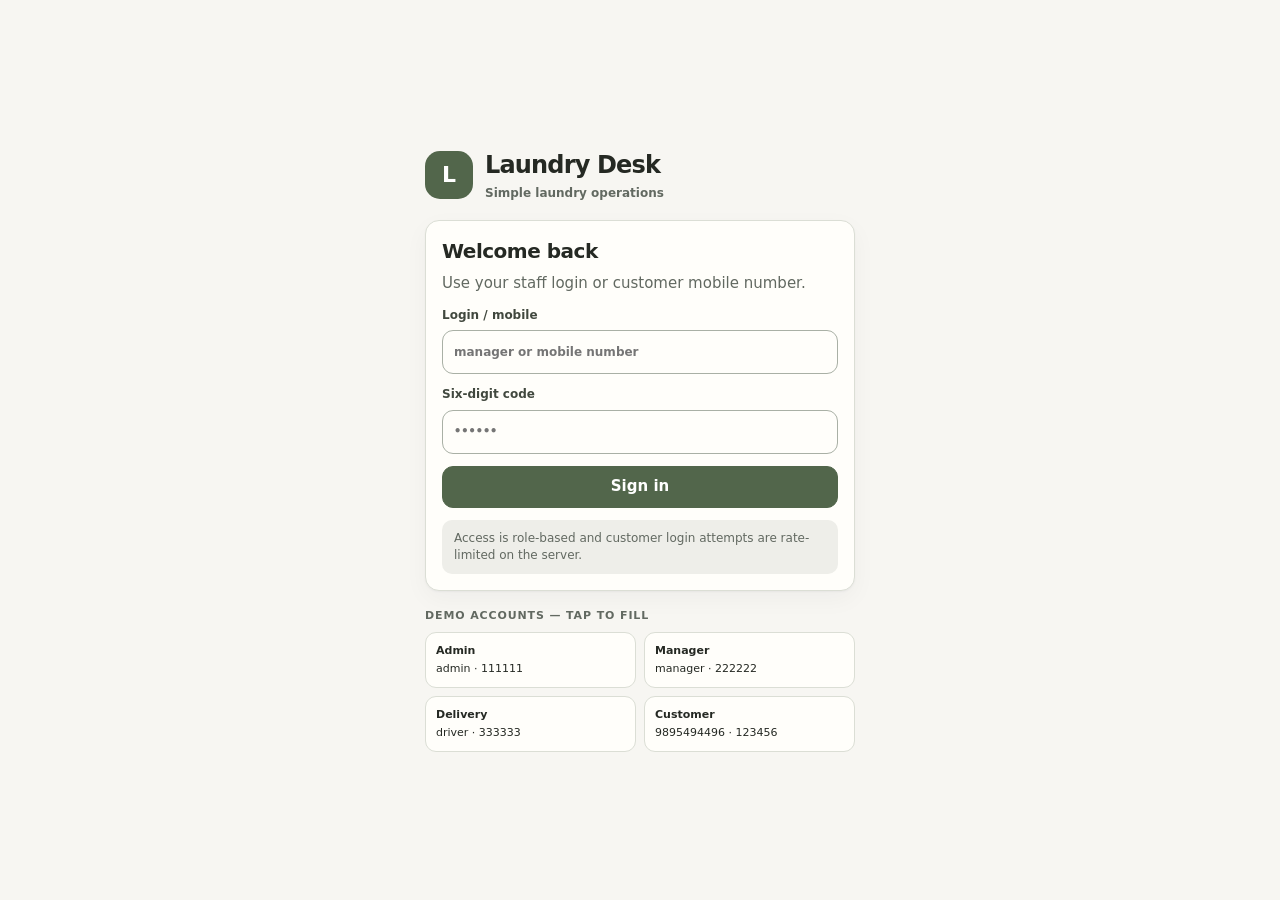
==== commit e9237615: "Brutalism theme" ====
--- a/index.html
+++ b/index.html
@@ -3,17 +3,17 @@
 <head>
   <meta charset="utf-8" />
   <meta name="viewport" content="width=device-width,initial-scale=1,viewport-fit=cover" />
-  <meta name="theme-color" content="#f6f7f8" />
+  <meta name="theme-color" content="#f7f6f2" />
   <title>Laundry Desk</title>
   <link rel="preconnect" href="https://bfmsoerewmiqianxmcck.supabase.co" crossorigin />
-  <script>try{document.documentElement.dataset.theme=localStorage.getItem("laundry_mode")||"light"}catch(e){}</script>
-  <link rel="stylesheet" href="styles.css?v=1.7.5" />
+  <script>try{const m=localStorage.getItem("laundry_mode")||"light";document.documentElement.dataset.theme=(m==="graphite"||m==="dark"||(m==="system"&&matchMedia("(prefers-color-scheme: dark)").matches))?"graphite":"light"}catch(e){}</script>
+  <link rel="stylesheet" href="styles.css?v=1.7.5-minimal-home.1" />
 </head>
 <body>
   <div id="app"></div>
   <div id="toast" class="toast" aria-live="polite"></div>
   <div id="printArea" class="print-area"></div>
   <script src="config.js"></script>
-  <script src="app.js?v=1.7.5"></script>
+  <script src="app.js?v=1.7.5-minimal-home.1"></script>
 </body>
 </html>
--- a/styles.css
+++ b/styles.css
@@ -870,3 +870,26 @@
 @media(max-width:719px){.sales-chart-card{padding:12px}.sales-chart-tools{width:100%}.chart-types .chip,.chart-downloads .btn{min-height:44px}.synchronized-stages .stage{min-height:42px;font-size:12px}.sales-chart-scroll svg{min-width:680px}.chart-metric-label{flex-wrap:wrap}}
 
 .sales-chart-scroll svg{min-width:0!important;max-width:none;width:auto;height:auto}
+
+/* Sales workspace: three focused views, shared date controls. */
+.sales-view-tabs{display:grid;grid-template-columns:repeat(3,minmax(0,1fr));gap:4px;max-width:620px;padding:4px;background:var(--surface-soft);border:1px solid var(--border);border-radius:13px;margin:0 0 12px}.sales-view-tab{min-height:42px;white-space:normal;line-height:1.15;padding:8px 10px;border:1px solid transparent;border-radius:9px;background:transparent;color:var(--muted);font-weight:750;font-size:13px}.sales-view-tab.active{background:var(--surface);color:var(--text);border-color:var(--border);box-shadow:0 1px 4px #0000000d}.sales-group-controls{display:flex;align-items:center;gap:10px;margin:0 0 12px;flex-wrap:wrap}.sales-group-chips{display:flex;gap:6px;flex-wrap:wrap}.sales-group-chips .chip{min-height:40px;padding-inline:15px}.sales-group-controls .small{font-weight:700}.sales-chart-card{margin-top:0}.sales-view-tab:focus-visible,.sales-group-chips .chip:focus-visible{outline:2px solid var(--accent);outline-offset:2px}@media(max-width:719px){.sales-view-tabs{width:100%;max-width:none;margin-bottom:10px}.sales-view-tab{min-height:44px;font-size:12px;padding:6px 3px}.sales-group-controls{gap:6px}.sales-group-chips{flex:1;display:grid;grid-template-columns:repeat(4,minmax(0,1fr))}.sales-group-chips .chip{min-height:44px;padding-inline:5px}.sales-group-controls .small{font-size:11px}}
+
+.sales-mobile-period{display:none}@media(max-width:719px){.sales-report-controls{display:flex;flex-wrap:wrap;align-items:center;gap:8px}.sales-report-controls .report-presets{display:none}.sales-mobile-period{display:flex;align-items:center;gap:8px;flex:1;font-size:12px;font-weight:750;min-width:150px}.sales-mobile-period select{flex:1;min-width:0;min-height:44px}.sales-report-controls .report-options{flex:0 1 auto}.sales-report-controls .report-options:empty{display:none}.sales-report-controls .report-custom{width:100%}.sales-report-controls .report-options select{min-height:44px}}
+
+/* Minimalist Home — warm paper, crisp outlines, one restrained accent. */
+:root{--bg:#f7f6f2;--surface:#fffefa;--surface-soft:#eeeee9;--text:#252923;--muted:#626961;--border:#dbded5;--border-strong:#a9b0a5;--brand-accent:#52664b;--accent-soft:color-mix(in srgb,var(--brand-accent) 16%,#fffefa);--topbar-bg:#fffefa;--nav-bg:#fffefa;--label:#41483e}
+html[data-theme="graphite"]{--bg:#202321;--surface:#292d2a;--surface-soft:#323732;--text:#f0f1ec;--muted:#b6beb4;--border:#454c46;--border-strong:#697368;--topbar-bg:#292d2a;--nav-bg:#292d2a;--accent:#c2d0b6;--accent-soft:#3b4937;--accent-ink:#202321;--label:#d7ded3;--shadow:none}
+.home-shell{--shadow:none}.home-shell .topbar,.home-shell .bottomnav{backdrop-filter:none}.home-shell .topbar-inner{max-width:1440px;min-height:62px}.home-shell .main{max-width:1440px;padding:22px 24px 42px}.home-shell .brand-mark{border-radius:5px}.home-shell .navbtn,.home-shell .icon-btn,.home-shell .exit-btn{border-radius:6px}.appearance-btn span{display:none}.actor .appearance-btn{min-width:44px;min-height:44px}.theme-mode-grid{grid-template-columns:repeat(3,minmax(0,1fr));gap:7px}.theme-mode{border-radius:8px;min-width:0;padding:8px}.theme-preview{height:42px;border-radius:4px}.theme-preview.light{background:linear-gradient(135deg,#f7f6f2 0 65%,#afc29f 65%)}.theme-preview.graphite{background:linear-gradient(135deg,#202321 0 65%,#c2d0b6 65%)}.theme-preview.system{background:linear-gradient(135deg,#f7f6f2 0 50%,#292d2a 50%)}.theme-grid{grid-template-columns:repeat(6,minmax(0,1fr))}.theme-mode.active{border-color:var(--accent);box-shadow:inset 0 0 0 1px var(--accent)}
+.home-compact{gap:22px}.home-section-head{margin-bottom:9px;min-height:24px}.home-section-head>b{font-size:16px;font-weight:750;letter-spacing:-.025em}.home-section-head>span,.home-queue-meta>span{font-size:12px;color:var(--muted)}
+.home-stage-grid{display:grid;grid-template-columns:repeat(auto-fit,minmax(125px,1fr));gap:8px}.home-stage-card{min-height:83px;border-radius:5px;border:1px solid var(--border-strong);box-shadow:none;padding:12px 14px;gap:7px}.home-stage-card span{font-size:12px;white-space:normal;overflow:visible}.home-stage-card b{font-size:29px;font-weight:750}.home-stage-card.active{background:var(--accent-soft);color:var(--text);border-color:var(--accent)}.home-stage-card.active span{color:var(--text)}
+.home-kpi-grid{grid-template-columns:repeat(3,minmax(0,1fr));gap:9px}.home-kpi,.home-kpi.due,.home-kpi.credit{min-height:80px;border:0;border-radius:5px;background:var(--surface-soft);box-shadow:none;display:flex;flex-direction:row;align-items:center;justify-content:flex-start;gap:14px;padding:13px 15px}.home-finance-icon{flex:none;display:grid;place-items:center;width:40px;height:38px;border-right:1px solid var(--border-strong);padding-right:12px}.home-finance-icon .icon{width:23px;height:23px;color:var(--text)}.home-kpi>div{min-width:0;display:grid;gap:3px}.home-kpi>div>span{font-size:12px;white-space:normal}.home-kpi b{font-size:24px;white-space:normal;overflow:visible;overflow-wrap:anywhere;font-weight:750}.home-kpi.due b{color:var(--danger)}.home-kpi.credit b{color:var(--text)}
+.home-workspace{display:grid;grid-template-columns:minmax(0,1fr) minmax(240px,29%);gap:18px;align-items:start;min-width:0}.home-quick-section{grid-column:2;grid-row:1}.home-attention-section{grid-column:1;grid-row:1}.home-workspace>section{border:1px solid var(--border);background:var(--surface);border-radius:7px;padding:15px;min-width:0}.home-quick-actions.home-quick-compact{grid-template-columns:repeat(2,minmax(0,1fr));gap:8px}.home-quick-compact .home-quick-card{border-radius:5px;border-color:var(--border-strong);box-shadow:none;min-height:94px;flex-direction:column;justify-content:center;text-align:center;gap:6px;padding:10px 5px}.home-quick-compact .home-quick-icon{width:28px;height:28px;flex-basis:28px;border-radius:0;background:none;color:var(--text)}.home-quick-compact .home-quick-icon .icon{width:25px;height:25px}.home-quick-compact .home-quick-card b{font-size:13px;font-weight:700}.home-quick-compact .home-quick-card small{display:none}.home-quick-compact .home-quick-card:last-child{grid-column:auto}
+.home-attention-list{grid-template-columns:1fr;gap:0}.home-attention-card{border:0;border-radius:0;border-bottom:1px solid var(--border);box-shadow:none;padding:12px 0;gap:12px;min-height:64px}.home-attention-card:last-child{border-bottom:0}.home-attention-main{gap:8px;min-height:44px}.home-attention-copy b{font-size:14px;font-weight:700}.home-attention-copy small{font-size:11px;white-space:normal;overflow-wrap:anywhere}.home-stage-pill{border-radius:4px;border:1px solid var(--border);background:var(--surface-soft);font-size:10px;font-weight:700;white-space:normal}.home-stage-pill.is-ready{background:var(--accent-soft);color:var(--text);border-color:var(--accent)}.home-attention-side b{font-size:13px}.home-mini-action{height:44px;border-radius:5px;background:var(--surface);border-color:var(--border-strong);font-size:12px}.home-queue-meta{display:flex;align-items:center;gap:8px}.home-view-all{display:inline-flex;align-items:center;gap:5px;border:0;background:transparent;color:var(--text);font-size:12px;font-weight:650;min-height:40px;padding:0 2px}.home-view-all .icon{width:14px}.home-shell button:focus-visible,.theme-mode:focus-visible{outline:2px solid var(--accent);outline-offset:2px}
+@media(min-width:1000px){.actor .appearance-btn{display:flex;align-items:center;gap:6px;width:auto;padding:0 10px}.appearance-btn span{display:inline;font-size:12px}}
+@media(max-width:899px){.home-workspace{grid-template-columns:1fr}.home-quick-section,.home-attention-section{grid-column:1;grid-row:auto}.home-quick-actions.home-quick-compact{grid-template-columns:repeat(4,minmax(0,1fr))}.home-quick-compact .home-quick-card{min-height:78px}.home-workspace>section{padding:12px}}
+@media(max-width:719px){.home-shell .main{padding:13px 14px 100px}.home-shell .topbar-inner{padding:0 13px;min-height:58px}.home-shell .brand-copy>div{font-size:16px}.home-shell .icon-btn,.home-shell .exit-btn{min-width:44px;min-height:44px}.home-compact{gap:16px}.home-section-head>b{font-size:15px}.home-section-head>span,.home-queue-meta>span{font-size:11px}.home-stage-grid{display:grid;grid-template-columns:repeat(3,minmax(0,1fr));overflow:visible;width:100%;margin:0;padding:0;gap:6px}.home-stage-card{min-height:65px;padding:8px 10px;gap:3px}.home-stage-card span{font-size:12px;line-height:1.15}.home-stage-card b{font-size:24px}.home-kpi-grid{grid-template-columns:1fr;gap:5px}.home-kpi,.home-kpi.due,.home-kpi.credit{min-height:47px;padding:8px 10px;gap:10px}.home-finance-icon{width:30px;height:24px;padding-right:8px}.home-finance-icon .icon{width:19px;height:19px}.home-kpi>div{display:flex;align-items:center;justify-content:space-between;gap:6px;flex:1}.home-kpi>div>span{font-size:12px}.home-kpi b{font-size:17px;text-align:right}.home-workspace{gap:14px}.home-workspace>section{border:0;background:transparent;padding:0}.home-quick-actions.home-quick-compact{grid-template-columns:repeat(4,minmax(0,1fr));gap:6px}.home-quick-compact .home-quick-card{min-height:76px;padding:8px 4px;gap:6px}.home-quick-compact .home-quick-card b{font-size:11px;line-height:1.2;overflow-wrap:normal}.home-quick-compact .home-quick-icon{width:25px;height:25px;flex-basis:25px}.home-quick-compact .home-quick-icon .icon{width:23px;height:23px}.home-attention-list{background:var(--surface);border:1px solid var(--border);border-radius:6px;padding:0 10px}.home-attention-card{grid-template-columns:minmax(0,1fr) auto;grid-template-areas:"details amount" "details actions";gap:3px 8px;padding:10px 0}.home-attention-main{grid-area:details;grid-template-columns:minmax(0,1fr);gap:4px}.home-stage-pill{justify-self:start}.home-attention-side{grid-area:amount}.home-attention-actions{grid-area:actions;justify-self:end}.home-mini-action{min-width:44px;height:44px;padding:0 6px}.home-mini-action span{display:inline;font-size:11px}.home-view-all{min-height:44px}.home-shell .bottomnav-inner{padding:5px 8px}.home-shell .navbtn{min-height:50px;font-size:11px}}
+@media(max-width:359px){.home-quick-actions.home-quick-compact{grid-template-columns:repeat(2,minmax(0,1fr))}.home-kpi b{font-size:15px}}
+@media print{.home-shell .topbar,.home-shell .bottomnav{display:none}}
+/* Keep the work queue columns aligned on larger screens. */
+@media(min-width:900px){.home-attention-card{grid-template-columns:minmax(0,1fr) minmax(84px,auto) 139px}.home-attention-main{grid-template-columns:minmax(0,1fr) 100px}.home-attention-actions{justify-content:flex-end}.home-stage-pill{justify-self:start}.home-attention-side b{white-space:normal;overflow-wrap:anywhere}}
+@media(max-width:719px){.home-shell{padding-bottom:0}.home-mini-action .icon{flex-shrink:0;width:14px;height:14px}}
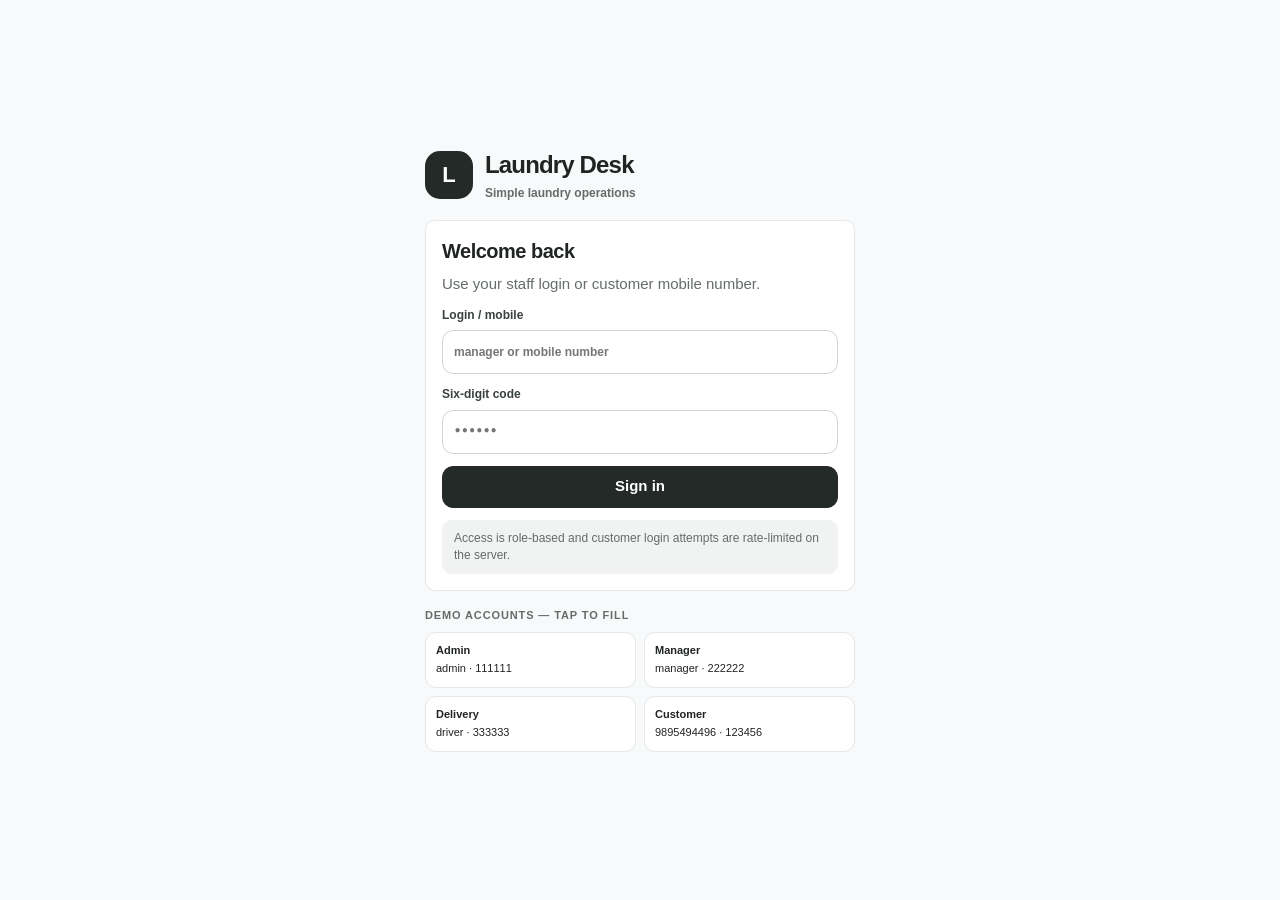
==== commit 37a2ed36: "Laundry Desk Adaptive Minimal UI" ====
--- a/index.html
+++ b/index.html
@@ -4,16 +4,22 @@
   <meta charset="utf-8" />
   <meta name="viewport" content="width=device-width,initial-scale=1,viewport-fit=cover" />
   <meta name="theme-color" content="#f7f6f2" />
+  <meta name="apple-mobile-web-app-capable" content="yes" />
+  <meta name="apple-mobile-web-app-status-bar-style" content="default" />
+  <meta name="apple-mobile-web-app-title" content="Laundry Desk" />
+  <link rel="manifest" href="manifest.webmanifest" />
+  <link rel="apple-touch-icon" href="icons/laundry-192.png" />
   <title>Laundry Desk</title>
   <link rel="preconnect" href="https://bfmsoerewmiqianxmcck.supabase.co" crossorigin />
-  <script>try{const m=localStorage.getItem("laundry_mode")||"light";document.documentElement.dataset.theme=(m==="graphite"||m==="dark"||(m==="system"&&matchMedia("(prefers-color-scheme: dark)").matches))?"graphite":"light"}catch(e){}</script>
-  <link rel="stylesheet" href="styles.css?v=1.7.5-minimal-home.1" />
+  <script>try{const m=localStorage.getItem("laundry_mode")||"light";document.documentElement.dataset.theme=(m==="graphite"||m==="dark"||(m==="system"&&matchMedia("(prefers-color-scheme: dark)").matches))?"graphite":(["sage","linen"].includes(m)?m:"light")}catch(e){}</script>
+  <link rel="stylesheet" href="styles.css?v=1.7.8-adaptive.1" />
 </head>
 <body>
   <div id="app"></div>
   <div id="toast" class="toast" aria-live="polite"></div>
   <div id="printArea" class="print-area"></div>
   <script src="config.js"></script>
-  <script src="app.js?v=1.7.5-minimal-home.1"></script>
+  <script src="app.js?v=1.7.8-adaptive.1"></script>
+  <script src="pwa.js?v=1.7.8-adaptive.1" defer></script>
 </body>
 </html>
--- a/styles.css
+++ b/styles.css
@@ -893,3 +893,187 @@
 /* Keep the work queue columns aligned on larger screens. */
 @media(min-width:900px){.home-attention-card{grid-template-columns:minmax(0,1fr) minmax(84px,auto) 139px}.home-attention-main{grid-template-columns:minmax(0,1fr) 100px}.home-attention-actions{justify-content:flex-end}.home-stage-pill{justify-self:start}.home-attention-side b{white-space:normal;overflow-wrap:anywhere}}
 @media(max-width:719px){.home-shell{padding-bottom:0}.home-mini-action .icon{flex-shrink:0;width:14px;height:14px}}
+
+/* Responsive action sizing: labels determine width, not icon-only dimensions. */
+.home-mini-action{width:auto;min-width:64px;max-width:100%;height:auto;min-height:44px;padding:8px 11px;gap:6px;white-space:nowrap;flex:0 0 auto;line-height:1.2}
+.home-mini-action span{display:inline;font-size:12px;white-space:nowrap}
+.home-mini-action .icon{width:15px;height:15px;flex:0 0 15px}
+.home-attention-actions{gap:7px;flex-wrap:wrap;justify-content:flex-end;min-width:0}
+.home-attention-side b{white-space:normal;overflow-wrap:anywhere}
+@media(min-width:900px){.home-attention-card{grid-template-columns:minmax(0,1fr) minmax(84px,auto) max-content}}
+@media(max-width:719px){
+  .home-mini-action{width:auto;min-width:62px;padding:8px 10px;min-height:44px;gap:6px}
+  .home-attention-card{grid-template-columns:minmax(0,1fr) auto;gap:5px 10px}
+  .home-attention-copy small{overflow:visible;text-overflow:clip;line-height:1.35}
+  .home-attention-copy b{white-space:normal;overflow-wrap:anywhere}
+}
+@media(max-width:359px){
+  .home-attention-card{grid-template-areas:"details amount" "actions actions";align-items:start}
+  .home-attention-actions{justify-self:end}
+}
+/* Shared text actions: keep icons intact and let labels wrap in narrow grids. */
+.btn,.tab,.chip,.choice-chip,.order-action,.view-switch-btn,.workflow-mode button,.sales-view-tab{line-height:1.25;max-width:100%}
+.btn .icon,.choice-chip .icon,.order-action .icon,.home-view-all .icon,.order-next-action .icon{flex-shrink:0}
+.btn{overflow-wrap:anywhere;text-align:center}
+.order-card-actions{flex-wrap:wrap;min-width:0;gap:7px}
+.order-card-actions .btn{white-space:nowrap;flex:0 0 auto;padding:7px 11px}
+.order-action-grid{grid-template-columns:repeat(4,minmax(0,1fr))}
+.order-action{padding:8px 6px;font-size:11px;min-height:58px;overflow-wrap:anywhere}
+.order-action.processing{flex-wrap:wrap}
+.home-view-all{white-space:nowrap;flex-shrink:0}
+.home-queue-meta{flex-wrap:wrap;justify-content:flex-end}
+.choice-chip{min-width:0;overflow-wrap:anywhere}
+.driver-chip-group .choice-chip{white-space:normal;text-align:left}
+.payment-inline-row .payment-chip-group{flex-wrap:wrap;overflow:visible}
+.payment-inline-row .payment-chip-group .choice-chip{white-space:nowrap;min-width:max-content}
+.finance-payment-compact .payment-chip-group{flex-wrap:wrap!important;overflow:visible}
+.finance-payment-compact .payment-chip-group .choice-chip{font-size:11px!important;min-height:40px!important;height:auto;padding:7px 9px!important;gap:5px!important;white-space:nowrap}
+.finance-payment-compact .payment-chip-group .choice-chip .icon{width:14px!important;height:14px!important;flex:0 0 14px}
+.finance-payment-compact .payment-chip-group .choice-chip-check{width:16px!important;height:16px!important;flex-basis:16px!important}
+@media(max-width:719px){
+  .order-card-actions .btn{min-height:44px;padding:8px 11px}
+  .order-action{font-size:11px;padding:8px 5px}
+  .order-action-grid{grid-template-columns:repeat(auto-fit,minmax(62px,1fr))}
+  .finance-payment-compact{grid-template-columns:minmax(0,1fr) minmax(0,1fr);align-items:start}
+  .finance-payment-compact .payment-method-field{grid-column:1/-1;grid-row:2}
+  .finance-payment-compact .finance-after{display:grid;justify-items:end;align-self:end;min-width:0;min-height:40px}
+  .finance-payment-compact .finance-after>span{font-size:10px}.finance-payment-compact .finance-after>b{font-size:12px;overflow-wrap:anywhere}
+  .finance-payment-compact .payment-chip-group{display:grid!important;grid-template-columns:repeat(4,minmax(0,1fr));gap:5px!important}
+  .finance-payment-compact .payment-chip-group .choice-chip{width:100%!important;min-width:0!important;justify-content:center;flex-wrap:wrap;min-height:44px!important;padding:6px 5px!important;gap:4px!important}
+  .finance-payment-compact .payment-chip-group .choice-chip.selected{padding-left:5px!important}
+  .finance-payment-compact .payment-chip-group .choice-chip.selected .choice-chip-check{flex-basis:14px!important;width:14px!important;height:14px!important}
+  .payment-inline-row .payment-chip-group .choice-chip{min-height:44px}
+  .workflow-mode button,.sales-view-tab{min-height:44px}
+  .order-optimal>.order-card-actions{max-width:100%}
+}
+@media(max-width:359px){.finance-payment-compact .payment-chip-group{grid-template-columns:repeat(2,minmax(0,1fr))}.order-optimal{grid-template-areas:"main money" "status status" "detail detail"}.order-optimal>.order-card-actions{justify-self:end}}
+/* Discount captions must wrap instead of shrinking inside a scroll strip. */
+.discount-chip-group{flex-wrap:wrap;overflow:visible;max-height:none}
+.discount-chip-group .choice-chip{flex:0 1 auto;min-width:0;max-width:100%;white-space:normal;text-align:left;min-height:40px}
+.discount-chip-group .choice-chip>span:last-child{min-width:0;overflow-wrap:anywhere}
+.print-choice{min-width:0;min-height:70px;padding:12px;align-items:center;overflow-wrap:anywhere}
+.print-choice span{min-width:0}
+/* POS print: paper size is chosen in the printer driver. Content stays narrow on any paper. */
+@media print{
+  html,body{background:#fff!important;color:#000!important;margin:0!important;padding:0!important;min-height:0!important}
+  .print-area.thermal-print{padding:0!important;width:100%;margin:0!important;color:#000!important;background:#fff!important;font-family:Arial,Helvetica,sans-serif!important;font-size:9pt;line-height:1.3;box-shadow:none!important}
+  .pos-receipt{box-sizing:border-box;width:80mm;max-width:100%;margin:0 auto;padding:3mm 4mm 5mm;background:#fff;color:#000;font-family:Arial,Helvetica,sans-serif;font-size:9pt;line-height:1.3;overflow-wrap:anywhere;font-variant-numeric:tabular-nums}
+  .pos-receipt[data-paper-width="58"]{width:58mm;padding:3mm 3.5mm 5mm;font-size:8pt}
+  .receipt-brand{text-align:center;padding-bottom:2.5mm;border-bottom:1px dashed #000;margin-bottom:2mm}
+  .receipt-brand h1{margin:0 0 1mm;font-size:15pt;line-height:1.15;font-weight:700;color:#000}
+  .pos-receipt[data-paper-width="58"] .receipt-brand h1{font-size:13pt}
+  .receipt-heading{font-size:9pt;font-weight:700;letter-spacing:.04em;margin-top:2mm}
+  .receipt-meta{margin:0 0 2mm;line-height:1.45}
+  .receipt-items{width:100%;border-collapse:collapse;table-layout:fixed;color:#000;font-size:inherit}
+  .receipt-items th,.receipt-items td{border:0;padding:1.3mm .4mm;text-align:right;vertical-align:top;line-height:1.25;overflow-wrap:anywhere}
+  .receipt-items th{border-top:1px dashed #000;border-bottom:1px dashed #000;font-weight:700;font-size:inherit}
+  .receipt-items th:first-child,.receipt-items td:first-child{text-align:left}
+  .receipt-items td small{display:block;font-size:.88em;line-height:1.2;margin-top:.5mm;color:#000}
+  .receipt-items tr{break-inside:avoid}
+  .receipt-pieces{border-top:1px dashed #000;display:flex;justify-content:space-between;padding:1.7mm 0;font-size:inherit}
+  .receipt-totals{border-top:1px dashed #000;padding:1.5mm 0;break-inside:avoid}
+  .receipt-total-row{display:flex;align-items:baseline;justify-content:space-between;gap:2mm;padding:.6mm 0;color:#000}
+  .receipt-total-row b{text-align:right;font-weight:600}
+  .receipt-grand{font-size:1.2em;border-top:1px solid #000;border-bottom:1px solid #000;padding:1.5mm 0;margin:1mm 0;font-weight:700}
+  .receipt-balance{font-weight:700}
+  .receipt-status{border-top:1px dashed #000;padding:2.5mm 0 0;text-align:center;break-inside:avoid;color:#000}
+  .receipt-qr{margin:2mm auto 1mm;width:20mm;height:20mm;background:#fff}
+  .receipt-qr canvas,.receipt-qr img{max-width:100%;height:auto}
+  .receipt-reference{font-size:.88em;margin-bottom:1mm}
+}
+@media print{.pos-receipt .receipt-items{min-width:0!important;max-width:100%!important;width:100%!important}.pos-receipt .receipt-items th,.pos-receipt .receipt-items td{min-width:0!important;white-space:normal!important}.pos-receipt .receipt-items th{text-transform:none;letter-spacing:0}.pos-receipt .receipt-items td:nth-child(n+2){overflow-wrap:anywhere}}
+/* Current receivables: readable on phones, separate from date-filtered activity. */
+.due-report-controls{display:flex;align-items:center;justify-content:space-between;gap:10px;flex-wrap:wrap}
+.due-report-tools{display:grid;grid-template-columns:minmax(0,1fr) minmax(130px,200px);gap:8px;margin:10px 0}
+.due-report-tools input,.due-report-tools select{width:100%;min-width:0;min-height:44px}
+.due-list-summary{display:flex;align-items:center;justify-content:space-between;gap:10px;padding:12px 14px;border:1px solid var(--border);border-radius:6px;margin:8px 0;background:var(--surface)}
+.due-list-summary strong{font-size:18px;font-variant-numeric:tabular-nums}
+.due-customer-list{display:grid;grid-template-columns:repeat(2,minmax(0,1fr));gap:8px}
+.due-customer-row{border:1px solid var(--border);border-radius:6px;padding:12px;display:flex;justify-content:space-between;gap:10px;align-items:start;background:var(--surface);min-width:0}
+.due-customer-main,.due-customer-side{display:flex;flex-direction:column;gap:5px;min-width:0;overflow-wrap:anywhere}
+.due-customer-main span,.due-customer-side span{font-size:12px;color:var(--muted)}
+.due-customer-side{align-items:flex-end;text-align:right;flex:0 0 auto;max-width:55%}
+.due-customer-side strong{font-variant-numeric:tabular-nums;font-size:15px}
+.due-customer-side .btn{min-height:44px;padding:8px 10px;white-space:normal;text-align:center;max-width:100%;height:auto}
+.order-due-reminder{border:1px solid var(--border);border-radius:6px;margin:10px 0;padding:10px 12px;font-size:13px;line-height:1.4;background:var(--surface)}
+.order-due-reminder[hidden]{display:none}
+.order-due-reminder.has-due{background:rgba(170,65,65,.07);border-color:rgba(170,65,65,.25)}
+.order-due-reminder strong,.order-due-reminder b,.order-due-reminder span{display:block;overflow-wrap:anywhere}
+.order-due-reminder span{font-size:12px;color:var(--muted);margin-top:3px}
+@media(max-width:719px){.due-customer-list{grid-template-columns:1fr}.due-report-tools{grid-template-columns:minmax(0,1fr) minmax(105px,38%)}.due-report-tools select{font-size:12px;padding:8px}.due-customer-row{padding:10px}.due-customer-side .btn{font-size:12px;gap:5px}.due-customer-side strong{font-size:14px}}
+/* Action Centre — lightweight, responsive, existing theme tokens. */
+.ac-section,.ac-team{min-width:0;margin:0 0 14px}.home-compact>.ac-section,.home-compact .ac-team{margin:0}.ac-heading{display:flex;align-items:center;justify-content:space-between;gap:10px;margin-bottom:7px;min-height:30px}.ac-heading>b{font-size:16px;letter-spacing:-.025em}.ac-heading>small,.ac-heading>span{color:var(--muted);font-size:12px}.ac-refresh{background:none;border:0;color:var(--muted);display:inline-flex;align-items:center;gap:6px;padding:6px 4px;min-height:34px;font-size:12px;cursor:pointer}.ac-grid{display:grid;grid-template-columns:repeat(4,minmax(0,1fr));gap:8px}.ac-card{min-width:0;min-height:66px;display:flex;align-items:center;gap:9px;padding:10px 12px;text-align:left;background:var(--surface);color:var(--text);border:1px solid var(--border-strong);border-radius:6px;cursor:pointer}.ac-card.needs-action{border-color:color-mix(in srgb,var(--danger) 32%,var(--border));background:color-mix(in srgb,var(--danger-soft) 42%,var(--surface))}.ac-card-copy{min-width:0;flex:1;display:grid;gap:3px}.ac-card-copy b{font-size:13px;line-height:1.2;font-weight:720}.ac-card-copy small{font-size:11px;color:var(--muted);overflow-wrap:anywhere}.ac-card-copy small:empty{display:none}.ac-icon{display:grid;place-items:center;flex:0 0 32px;width:32px;height:32px;border-radius:6px;background:var(--surface-soft);color:var(--muted)}.ac-icon .icon{width:20px;height:20px}.ac-bubble{display:inline-flex;align-items:center;justify-content:center;min-width:23px;height:23px;padding:0 6px;border-radius:999px;background:var(--accent-soft);color:var(--text);font-size:11px;font-weight:800;white-space:nowrap;flex:none}.ac-bubble.alert{background:var(--danger);color:#fff}.ac-bell{position:relative;flex:none}.ac-bell-count{position:absolute;top:-5px;right:-5px;pointer-events:none}.ac-bell-count .ac-bubble{height:19px;min-width:19px;font-size:10px;padding:0 4px;border:1px solid var(--surface)}.ac-team-list{background:var(--surface);border:1px solid var(--border);border-radius:6px;padding:0 12px}.ac-team-row{display:flex;align-items:center;gap:10px;padding:10px 0;border-bottom:1px solid var(--border)}.ac-team-row:last-child{border-bottom:0}.ac-avatar{display:grid;place-items:center;flex:0 0 34px;width:34px;height:34px;background:var(--surface-soft);border-radius:50%;font-weight:750}.ac-team-copy{flex:1;min-width:0;display:grid;gap:3px}.ac-team-copy b{font-size:14px}.ac-team-copy small{font-size:11px;color:var(--muted);line-height:1.3;overflow-wrap:anywhere}.ac-inline-btn{width:auto!important;min-width:0!important;min-height:40px;padding:7px 10px!important;gap:6px!important;white-space:nowrap;flex:none}.ac-inline-btn .icon{flex:none}.ac-loading{padding:9px;display:flex;align-items:center;justify-content:space-between;color:var(--muted);font-size:12px;border:1px solid var(--border);border-radius:6px}.ac-modal{display:flex;flex-direction:column;overflow:hidden;max-height:90dvh;padding:0!important;width:min(100%,720px);border-radius:12px}.ac-modal .modal-head{position:static;flex:none;margin:0;padding:13px 16px!important;background:var(--surface);border-bottom:1px solid var(--border)}.ac-modal .modal-head h2{font-size:20px!important;margin:0}.ac-modal-body{overflow:auto;min-height:0;padding:12px 16px 18px;overscroll-behavior:contain}.ac-modal-toolbar{display:flex;align-items:center;justify-content:space-between;gap:10px;margin-bottom:9px;color:var(--muted);font-size:12px}.ac-notice{width:100%;display:flex;align-items:center;gap:10px;text-align:left;background:var(--surface);color:var(--text);border:0;border-bottom:1px solid var(--border);padding:13px 6px;min-height:60px;cursor:pointer}.ac-notice.unread{background:var(--surface-soft)}.ac-notice>span:nth-child(2){display:grid;gap:4px;flex:1;min-width:0}.ac-notice b{font-size:14px}.ac-notice small{font-size:11px;color:var(--muted);line-height:1.4;overflow-wrap:anywhere}.ac-unread-dot{width:8px;height:8px;border-radius:50%;background:var(--danger);flex:none}.ac-queue-tools{margin-bottom:8px}.ac-queue-tools input{width:100%}.ac-queue-row{display:flex;align-items:center;gap:10px;padding:10px 0;border-bottom:1px solid var(--border)}.ac-queue-row[hidden]{display:none!important}.ac-queue-row input[type=checkbox]{width:20px;height:20px;flex:none}.ac-order-link{min-width:0;flex:1;text-align:left;display:grid;justify-items:start;gap:4px;border:0;background:none;color:var(--text);padding:4px 0;cursor:pointer}.ac-order-link small{color:var(--muted);font-size:12px;overflow-wrap:anywhere}.ac-assign-footer{position:sticky;bottom:-18px;background:var(--surface);padding:12px 0 5px;border-top:1px solid var(--border);display:grid;gap:8px}.ac-help{font-size:12px;line-height:1.45;color:var(--muted);margin:0 0 10px}.ac-cash-positions{display:grid;gap:8px}.ac-cash-currency{border:1px solid var(--border);border-radius:6px;padding:10px}.ac-cash-currency>b{font-size:12px;color:var(--muted)}.ac-cash-grid{display:grid;grid-template-columns:repeat(4,minmax(0,1fr));gap:7px;margin-top:8px}.ac-cash-grid>div{display:grid;gap:4px;min-width:0;background:var(--surface-soft);padding:9px;border-radius:5px}.ac-cash-grid small{font-size:11px;color:var(--muted)}.ac-cash-grid strong{font-size:14px;overflow-wrap:anywhere}.ac-due{color:var(--danger)}.ac-cash-form{margin-top:12px;display:grid;gap:8px;padding:12px;border:1px solid var(--border);border-radius:6px}.ac-cash-form h3,.ac-history-title{font-size:15px;margin:0 0 5px}.ac-history-title{margin:14px 0 7px}.ac-cash-fields{display:grid;grid-template-columns:1fr 1fr;gap:9px;align-items:end}.ac-cash-fields input,.ac-cash-fields select{width:100%;min-width:0}.ac-cash-entry{display:flex;flex-wrap:wrap;align-items:center;gap:7px;padding:10px 0;border-bottom:1px solid var(--border)}.ac-cash-entry>div:first-child{display:grid;gap:4px;flex:1;min-width:0}.ac-cash-entry small{color:var(--muted);font-size:11px;overflow-wrap:anywhere}.ac-settle-state{font-size:11px;font-weight:700;text-transform:capitalize;background:var(--surface-soft);padding:5px 8px;border-radius:4px}.ac-settle-state.pending{background:var(--warning-soft);color:var(--warning)}.ac-settle-state.confirmed{background:var(--success-soft);color:var(--success)}.ac-settle-state.rejected{background:var(--danger-soft);color:var(--danger)}.ac-confirm-actions{display:flex;gap:6px;flex-wrap:wrap}.driver-chip-group .ac-bubble{margin-left:2px}.ac-queue-row>.btn{flex:none}.ac-card:focus-visible,.ac-notice:focus-visible,.ac-order-link:focus-visible,.ac-refresh:focus-visible{outline:2px solid var(--accent);outline-offset:2px}
+@media(max-width:719px){.ac-grid{grid-template-columns:repeat(2,minmax(0,1fr));gap:6px}.ac-card{min-height:56px;padding:8px;gap:6px}.ac-card-copy b{font-size:12px}.ac-card-copy small{font-size:10px}.ac-icon{width:27px;height:27px;flex-basis:27px}.ac-icon .icon{width:18px;height:18px}.ac-bubble{min-width:20px;height:20px;padding:0 5px;font-size:10px}.ac-heading>b{font-size:15px}.ac-refresh{min-height:36px}.ac-team-list{padding:0 8px}.ac-team-row{gap:6px}.ac-avatar{width:28px;height:28px;flex-basis:28px;font-size:12px}.ac-team-copy b{font-size:13px}.ac-inline-btn{min-height:44px!important;padding:7px 8px!important;font-size:11px}.ac-inline-btn .icon{display:none}.ac-modal{max-height:94dvh;border-radius:12px 12px 0 0}.ac-modal-body{padding:10px 12px calc(14px + env(safe-area-inset-bottom))}.ac-modal .modal-head{padding:12px!important}.ac-cash-grid{grid-template-columns:repeat(2,minmax(0,1fr))}.ac-cash-fields{grid-template-columns:1fr 1fr}.ac-confirm-actions{width:100%;justify-content:flex-end}.ac-bell{min-width:40px!important;min-height:44px!important}.ac-bell-count{right:-3px;top:-3px}.home-shell .actor{gap:5px!important}.home-shell .brand-copy>div{white-space:nowrap;overflow:hidden;text-overflow:ellipsis}.home-shell .brand{min-width:0}.ac-assign-footer{bottom:0}}
+@media(max-width:359px){.ac-card .ac-icon{display:none}.ac-team-row{flex-wrap:wrap}.ac-team-copy{min-width:120px}.ac-inline-btn{flex:1}.ac-cash-fields{grid-template-columns:1fr}.ac-card-copy b{font-size:11px}}
+.ac-stage-toggle{display:none}.ac-home-workspace>#actionTeam{grid-column:2;grid-row:2;min-width:0}.ac-home-workspace .home-attention-section{grid-row:1 / 3}.ac-home-workspace>#actionTeam:empty{display:none}.ac-home-workspace{row-gap:14px}
+@media(min-width:900px) and (max-width:1140px){.ac-team-row{flex-wrap:wrap}.ac-team-copy{min-width:130px}.ac-inline-btn{flex:1;justify-content:center}}
+@media(max-width:899px){.ac-home-workspace>#actionTeam,.ac-home-workspace .home-attention-section{grid-column:1;grid-row:auto}.ac-home-workspace>#actionTeam{grid-row:2}.ac-home-workspace .home-attention-section{grid-row:3}}
+@media(max-width:719px){.ac-stage-desktop-label{display:none}.ac-stage-toggle{display:inline-flex;min-height:40px;padding:6px 10px;font-size:11px}.home-stage-grid.ac-stages-collapsed{display:none}.home-compact{gap:13px}.ac-home-workspace{gap:13px}.ac-section{margin-bottom:10px}}
+.ac-cash-preview{display:grid;gap:5px;padding:9px 10px;background:var(--surface-soft);border-radius:5px;font-size:12px;color:var(--muted)}.ac-cash-preview span{display:flex;align-items:baseline;justify-content:space-between;gap:10px}.ac-cash-preview b{color:var(--text);white-space:nowrap}.ac-cash-preview .ac-due{color:var(--danger)}
+
+/* QR lookup and direct cash receipt */
+.scan-panel{display:grid;gap:12px}.scan-panel video{width:100%;max-height:260px;object-fit:cover;background:#161616;border-radius:8px}.scan-panel video[hidden]{display:none}.scan-actions{display:flex;gap:8px;flex-wrap:wrap}.scan-form{display:grid;gap:12px}.scan-result{display:grid;gap:5px;padding:12px;margin-top:10px;border:1px solid var(--line);border-radius:8px;background:var(--soft)}.scan-result b{display:flex;align-items:center;gap:8px}.piece-qr{margin:6px auto 0;max-width:72px}.piece-qr img,.piece-qr canvas{max-width:100%;height:auto}.ac-cash-form .btn{min-height:44px}.scan-btn{flex:0 0 auto}@media(max-width:480px){.topbar .actor{gap:4px}.topbar .actor .icon-btn,.topbar .actor .exit-btn{min-width:40px;width:40px;padding:8px}.topbar .brand-copy{min-width:0;overflow:hidden;text-overflow:ellipsis;white-space:nowrap}.topbar .brand{min-width:0;flex:1}.topbar .brand-copy>div{overflow:hidden;text-overflow:ellipsis}.topbar .actor .appearance-btn span,.topbar .actor .exit-btn span{display:none}}
+
+/* v1.7.8-mobile.2 — native-like mobile interaction; desktop density unchanged. */
+html{ -webkit-text-size-adjust:100%; text-size-adjust:100%; }
+html.modal-open,html.modal-open body{overflow:hidden;overscroll-behavior:none}
+@media screen and (max-width:719px), screen and (pointer:coarse){
+  /* iOS Safari auto-zooms focused fields below 16 CSS px. Do not disable user zoom. */
+  #app input:not([type=checkbox]):not([type=radio]):not([type=hidden]):not([type=range]):not([type=color]),
+  #app select,#app textarea,#app [contenteditable=true]{font-size:16px!important;min-width:0;scroll-margin-block:70px 24px}
+  #app input:not([type=checkbox]):not([type=radio]):not([type=hidden]):not([type=range]):not([type=color]):not([type=file]),
+  #app select{min-height:44px!important}
+  #app button,#app a,#app label:has(input[type=checkbox]),#app label:has(input[type=radio]){touch-action:manipulation;-webkit-tap-highlight-color:transparent}
+  #app .stepper button,#app .x,#app .customer-search-clear{min-width:44px;min-height:44px}
+  #app .customer-search-result{min-height:44px}
+  #app .modal-backdrop{top:var(--app-visible-top,0px);bottom:auto;height:var(--app-visible-height,100dvh);padding-top:max(8px,env(safe-area-inset-top));align-items:end;overflow:hidden}
+  #app .modal{max-height:100%!important;min-width:0;overscroll-behavior:contain;scroll-padding-block:68px 24px;border-radius:14px 14px 0 0;padding-bottom:max(18px,env(safe-area-inset-bottom))}
+  #app .finance-modal{height:min(760px,100%);padding-bottom:0!important}
+  #app .ac-modal-body,#app .finance-modal-scroll{min-height:0;overscroll-behavior:contain;scroll-padding-block:12px 24px}
+  #app .customer-search-results{max-height:min(290px,calc(var(--app-visible-height,100dvh) * .48));overscroll-behavior:contain}
+  #app .table-wrap,#app .stagebar,#app .queue-strip,#app .sales-chart-scroll{max-width:100%;overscroll-behavior-x:contain}
+  #app .modal-head .x{flex-shrink:0}
+  html.keyboard-open #app .bottomnav{visibility:hidden;pointer-events:none}
+  html.keyboard-open #app .modal-backdrop{padding-top:0}
+  html.keyboard-open #app .modal{border-radius:8px 8px 0 0}
+  html.keyboard-open #app .finance-modal-footer{padding-bottom:8px}
+  html.keyboard-open #toast{bottom:auto;top:calc(var(--app-visible-top,0px) + 8px)}
+}
+@media screen and (max-width:719px){
+  #app .shell,#app .login-wrap{min-height:100dvh;max-width:100%;padding-bottom:0}
+  #app .topbar{padding-top:env(safe-area-inset-top)}
+  #app .topbar-inner{padding-left:max(12px,env(safe-area-inset-left));padding-right:max(12px,env(safe-area-inset-right));gap:8px}
+  #app .topbar .brand{flex:1;min-width:0}
+  #app .topbar .actor{flex:none;gap:4px}
+  #app .topbar .actor .icon-btn,#app .topbar .actor .exit-btn{width:44px;min-width:44px;min-height:44px;padding:7px}
+  #app .main{min-width:0;max-width:100%;padding-bottom:calc(80px + env(safe-area-inset-bottom));padding-left:max(12px,env(safe-area-inset-left));padding-right:max(12px,env(safe-area-inset-right))}
+  #app .main>* ,#app .card,#app .grid>*,#app .form-grid>*{min-width:0}
+  #app .bottomnav{padding-left:env(safe-area-inset-left);padding-right:env(safe-area-inset-right)}
+  #app .bottomnav-inner{grid-template-columns:repeat(var(--nav-count,4),minmax(0,1fr))}
+  #app .bottomnav .navbtn{min-width:0;min-height:48px}
+  #app .login-wrap{padding:max(16px,env(safe-area-inset-top)) max(16px,env(safe-area-inset-right)) max(20px,env(safe-area-inset-bottom)) max(16px,env(safe-area-inset-left))}
+  html.keyboard-open #app .login-wrap{align-items:start}
+  #app .table-wrap{width:100%;max-width:100%}
+}
+@media (prefers-reduced-motion:reduce){#app *,#toast{scroll-behavior:auto!important;animation-duration:.01ms!important;transition-duration:.01ms!important}.btn-spinner{animation-duration:1s!important}}
+
+/* Adaptive Minimal — approved prototype design layer. Existing transaction styles retained. */
+:root,html[data-theme="light"]{--bg:#f8f9fa;--surface:#fff;--surface-soft:#f1f3f2;--text:#202423;--muted:#656c69;--border:#e5e8e6;--border-strong:#cfd6d1;--topbar-bg:#fff;--nav-bg:#fff;--label:#39423d;--shadow:none;--radius:10px;--radius-sm:8px;--accent:var(--brand-accent);--accent-soft:color-mix(in srgb,var(--accent) 10%,var(--surface));--accent-ink:#fff;font-family:-apple-system,BlinkMacSystemFont,"Segoe UI",Arial,sans-serif}
+html[data-theme="sage"]{--bg:#f3f5f0;--surface:#fcfdfa;--surface-soft:#edf0e9;--text:#263326;--muted:#657260;--border:#e0e6db;--border-strong:#cdd9cc;--topbar-bg:var(--surface);--nav-bg:var(--surface);--label:#39483b;--accent:var(--brand-accent);--accent-soft:#e2ecdd;--accent-ink:#fff;--shadow:none;color-scheme:light}
+html[data-theme="linen"]{--bg:#f6f3ed;--surface:#fffcf7;--surface-soft:#f1ebe2;--text:#352e26;--muted:#74695e;--border:#e9e1d6;--border-strong:#ded0c0;--topbar-bg:var(--surface);--nav-bg:var(--surface);--label:#51483f;--accent:var(--brand-accent);--accent-soft:#eee2d5;--accent-ink:#fff;--shadow:none;color-scheme:light}
+html[data-theme="graphite"]{--bg:#171a19;--surface:#202422;--surface-soft:#2b312d;--text:#f1f3f1;--muted:#a7b1aa;--border:#343b36;--border-strong:#4a554d;--accent:#d7e6da;--accent-soft:#303e34;--accent-ink:#19231b;--topbar-bg:var(--surface);--nav-bg:var(--surface);--label:#d7ded3;--shadow:none}
+.adaptive-shell{--ws-side:222px;min-height:100dvh;min-width:0}.ws-sidebar{display:none}.ws-nav-toggle,.ws-header-new,.ws-crumb{display:none}.adaptive-shell .topbar{backdrop-filter:none}.adaptive-shell .topbar-inner{max-width:none;gap:9px;min-height:62px;padding:0 20px}.adaptive-shell .brand-mark{border-radius:9px}.adaptive-shell .brand-mark .icon{width:22px;height:22px}.adaptive-shell .actor{gap:5px;min-width:0}.adaptive-shell .actor .icon-btn{border:0;background:transparent;border-radius:8px;min-height:40px;width:40px;min-width:40px;padding:0;display:grid;place-items:center}.adaptive-shell .actor .icon-btn:hover{background:var(--surface-soft)}.adaptive-shell .appearance-btn span{display:none!important}.adaptive-shell .main{width:100%;max-width:1440px;min-width:0;padding:22px 24px 30px}.adaptive-shell .page-head{margin-bottom:15px}.adaptive-shell .page-head h1,.ws-home-heading h1{font-size:clamp(22px,2.1vw,28px);letter-spacing:-.8px;font-weight:650;margin:0}.adaptive-shell .page-head .kicker{display:none}.adaptive-shell .card,.adaptive-shell .modal{box-shadow:none;border-radius:10px}.adaptive-shell .btn{border-radius:8px}.adaptive-shell .sub{color:var(--muted)}.ws-home-heading{display:flex;align-items:center;justify-content:space-between;gap:10px}.ws-home-heading .sub{margin:4px 0 0}.ws-role{font-size:12px;color:var(--muted);white-space:nowrap}.adaptive-home{display:grid;gap:20px}.adaptive-home .home-kpi-grid{display:grid;grid-template-columns:repeat(5,minmax(0,1fr));gap:0;background:var(--surface);border:1px solid var(--border);border-radius:10px;padding:8px}.adaptive-home .home-kpi,.adaptive-home .home-kpi.due,.adaptive-home .home-kpi.credit{background:transparent;border:0;border-radius:0;box-shadow:none;display:block;min-width:0;min-height:0;padding:9px 12px;border-right:1px solid var(--border)}.adaptive-home .home-kpi:last-child{border-right:0}.adaptive-home .home-kpi>div{display:grid;gap:5px;min-width:0}.adaptive-home .home-kpi>div>span{font-size:12px;font-weight:500;color:var(--muted)}.adaptive-home .home-kpi b{font-size:clamp(16px,1.5vw,23px);font-weight:650;letter-spacing:-.4px;line-height:1.2;white-space:normal;overflow-wrap:anywhere;text-align:left;font-variant-numeric:tabular-nums}.ws-currency-review{display:flex;gap:7px;align-items:flex-start;color:var(--muted);font-size:12px;padding:9px 2px 0}.ws-currency-review[hidden]{display:none}.adaptive-home .home-quick-actions.home-quick-compact{grid-template-columns:repeat(4,minmax(0,1fr));gap:8px}.adaptive-home .home-quick-compact .home-quick-card{min-height:58px;border:1px solid var(--border);background:var(--surface);border-radius:9px;display:flex;flex-direction:row;justify-content:flex-start;gap:9px;padding:10px 12px;text-align:left}.adaptive-home .home-quick-compact .home-quick-card:first-child{background:var(--accent);color:var(--accent-ink);border-color:transparent}.adaptive-home .home-quick-compact .home-quick-card:first-child .home-quick-icon{color:inherit}.adaptive-home .home-quick-compact .home-quick-icon{width:24px;height:24px;flex-basis:24px}.adaptive-home .home-quick-compact .home-quick-icon .icon{width:21px;height:21px}.adaptive-home .home-quick-compact .home-quick-card b{font-size:13px;font-weight:600;color:inherit}.adaptive-home .ac-grid{grid-template-columns:repeat(2,minmax(0,1fr));gap:0 24px;background:var(--surface);border:1px solid var(--border);border-radius:10px;padding:0 12px}.adaptive-home .ac-card,.adaptive-home .ac-card.needs-action{background:none;border:0;border-bottom:1px solid var(--border);border-radius:0;min-height:57px;padding:8px 2px}.adaptive-home .ac-card:nth-last-child(-n+2){border-bottom:0}.adaptive-home .ac-card:hover{background:var(--surface-soft)}.adaptive-home .ac-icon{background:var(--surface-soft);color:var(--muted);border-radius:8px}.adaptive-home .ac-card-copy b{font-weight:600}.adaptive-home .home-stage-grid{gap:0;border:1px solid var(--border);border-radius:10px;background:var(--surface);padding:5px}.adaptive-home .home-stage-card{background:none;border:0;box-shadow:none;border-radius:7px;min-height:55px;padding:6px 10px}.adaptive-home .home-stage-card.active{background:var(--accent-soft);color:var(--text)}.adaptive-home .home-stage-card b{font-size:22px;font-weight:650}.adaptive-home .home-stage-card span{font-size:12px}.ws-home-lower{display:grid;grid-template-columns:minmax(0,1fr) minmax(0,1fr);gap:20px;align-items:start}.ws-order-details{min-width:0}.ws-order-details summary{display:flex;align-items:center;justify-content:space-between;padding:10px 0;cursor:pointer;font-weight:650;border-bottom:1px solid var(--border);list-style:none}.ws-order-details[open] summary .icon{transform:rotate(90deg)}.ws-order-details .home-attention-section{margin-top:10px}.ws-menu-list{display:grid;gap:2px;margin:8px 0}.ws-menu-item{display:flex;align-items:center;gap:12px;text-align:left;border:0;border-bottom:1px solid var(--border);background:var(--surface);color:var(--text);min-height:48px;padding:10px 7px;border-radius:5px;font:inherit;cursor:pointer;width:100%}.ws-menu-item:hover{background:var(--surface-soft)}.ws-menu-item>span{flex:1;min-width:0;overflow-wrap:anywhere}.ws-menu-item small{display:block;color:var(--muted);font-size:12px}.ws-menu-item .icon{color:var(--muted);flex:none}.theme-preview.sage{background:linear-gradient(135deg,#fcfdfa 0 65%,#3e654e 65%)}.theme-preview.linen{background:linear-gradient(135deg,#fffcf7 0 65%,#755942 65%)}.theme-preview.light{background:linear-gradient(135deg,#fff 0 65%,#242a28 65%)}.ws-pref{display:grid;gap:10px}.ws-pref select{width:100%}.adaptive-shell .theme-mode-grid{grid-template-columns:repeat(3,minmax(0,1fr))}.adaptive-shell .order-optimal{box-shadow:none}.adaptive-shell .bottomnav .navbtn{font-weight:550}.adaptive-shell .bottomnav .ws-new .icon{background:var(--accent);color:var(--accent-ink);border-radius:50%;width:32px;height:32px;padding:7px}.adaptive-shell .bottomnav .ws-new{gap:1px}.adaptive-shell .icon-btn:focus-visible,.ws-menu-item:focus-visible,.ws-group-head:focus-visible,.navbtn:focus-visible{outline:2px solid var(--accent);outline-offset:2px}
+@media(min-width:900px){.adaptive-shell{display:grid;grid-template-columns:var(--ws-side) minmax(0,1fr);grid-template-rows:auto 1fr;padding-bottom:0}.ws-sidebar{grid-column:1;grid-row:1/3;position:sticky;top:0;height:100dvh;display:flex;flex-direction:column;gap:13px;min-width:0;overflow:auto;background:var(--surface);border-right:1px solid var(--border);padding:18px 10px}.ws-side-brand{display:flex;align-items:center;gap:10px;padding:4px 7px 14px;min-width:0}.ws-side-brand .brand-copy>div{font-weight:700;white-space:nowrap}.ws-nav-group{min-width:0}.ws-group-head{display:flex;align-items:center;justify-content:space-between;border:0;background:transparent;color:var(--muted);font-size:11px;font-weight:650;text-transform:uppercase;letter-spacing:.04em;width:100%;padding:6px 8px;cursor:pointer}.ws-group-head .icon{transform:rotate(90deg)}.ws-nav-group.is-closed .ws-group-head .icon{transform:none}.ws-nav-group.is-closed .ws-nav-items{display:none}.ws-sidebar .navbtn{display:flex;flex-direction:row;align-items:center;justify-content:flex-start;gap:10px;width:100%;min-height:42px;padding:8px 10px;text-align:left;font-size:13px;font-weight:500;border-radius:7px}.ws-sidebar .navbtn.active{background:var(--accent-soft);color:var(--text);font-weight:650}.ws-sidebar .navbtn:hover{background:var(--surface-soft)}.ws-sidebar .navbtn .icon{flex:none}.ws-side-bottom{margin-top:auto;border-top:1px solid var(--border);padding-top:10px}.adaptive-shell .topbar{grid-column:2;grid-row:1}.adaptive-shell .main{grid-column:2;grid-row:2;align-self:start;margin:0 auto}.adaptive-shell .bottomnav{display:none!important}.adaptive-shell .ws-nav-toggle{display:grid;place-items:center;flex:none}.adaptive-shell .ws-header-new{display:inline-flex;align-items:center;gap:4px}.adaptive-shell .topbar .brand{display:none}.adaptive-shell .ws-crumb{display:block;color:var(--muted);font-weight:550;font-size:13px}.adaptive-shell .topbar-inner{min-height:62px}.adaptive-shell .ac-stage-desktop-label{display:none}.adaptive-shell .ac-stage-toggle{display:inline-flex}.adaptive-shell .ac-stages-collapsed{display:none}html[data-nav="compact"] .adaptive-shell{--ws-side:65px}html[data-nav="compact"] .ws-sidebar{padding:15px 7px}html[data-nav="compact"] .ws-side-brand{justify-content:center;padding:4px 0 12px}html[data-nav="compact"] .ws-sidebar .brand-copy,html[data-nav="compact"] .ws-sidebar .navbtn span,html[data-nav="compact"] .ws-group-head{display:none}html[data-nav="compact"] .ws-sidebar .navbtn{justify-content:center;padding:8px}html[data-nav="compact"] .ws-nav-group.is-closed .ws-nav-items{display:block}html[data-nav="hidden"] .adaptive-shell{--ws-side:0px}html[data-nav="hidden"] .ws-sidebar{display:none}html[data-nav="hidden"] .adaptive-shell .topbar .brand{display:flex}html[data-nav="hidden"] .ws-crumb{display:none}}
+@media(min-width:900px) and (max-width:1200px){.adaptive-home .home-kpi-grid{grid-template-columns:repeat(3,minmax(0,1fr));row-gap:8px}.adaptive-home .home-kpi:nth-child(3){border-right:0}.adaptive-home .home-quick-compact .home-quick-card{padding:8px;gap:5px}.ws-home-lower{grid-template-columns:1fr}.adaptive-home .home-stage-grid{grid-template-columns:repeat(3,minmax(0,1fr))}}
+@media(max-width:899px){.adaptive-shell .topbar-inner{padding:0 12px;min-height:58px}.adaptive-shell .main,.adaptive-shell.home-shell .main{padding:14px 14px calc(88px + env(safe-area-inset-bottom))}.adaptive-shell .bottomnav{display:block!important}.adaptive-shell .brand-copy>div{font-size:14px}.adaptive-shell .brand-copy span{font-size:10px}.adaptive-shell .brand-mark{width:30px;height:30px;flex-basis:30px}.adaptive-shell .actor .icon-btn{width:38px;min-width:38px;min-height:44px}.adaptive-shell .actor .ws-account{display:none}.adaptive-home{gap:15px}.adaptive-home .home-kpi-grid{grid-template-columns:repeat(2,minmax(0,1fr));padding:5px 8px;gap:0}.adaptive-home .home-kpi,.adaptive-home .home-kpi.due,.adaptive-home .home-kpi.credit{padding:8px;border-right:0;border-bottom:1px solid var(--border)}.adaptive-home .home-kpi:nth-child(odd){border-right:1px solid var(--border)}.adaptive-home .home-kpi:last-child{border:0;grid-column:1/-1}.adaptive-home .home-kpi:last-child>div{display:flex;align-items:center;justify-content:space-between}.adaptive-home .home-kpi b{font-size:18px}.adaptive-home .home-quick-actions.home-quick-compact{grid-template-columns:repeat(4,minmax(0,1fr));gap:5px}.adaptive-home .home-quick-compact .home-quick-card{flex-direction:column;min-height:67px;justify-content:center;text-align:center;gap:5px;padding:7px 3px}.adaptive-home .home-quick-compact .home-quick-card b{font-size:11px;line-height:1.2}.adaptive-home .ac-grid{grid-template-columns:1fr;padding:0 10px}.adaptive-home .ac-card,.adaptive-home .ac-card:nth-last-child(2){border-bottom:1px solid var(--border);min-height:48px}.adaptive-home .ac-card:last-child{border-bottom:0}.adaptive-home .ac-icon{display:flex!important}.adaptive-home .home-stage-grid{grid-template-columns:repeat(3,minmax(0,1fr))}.adaptive-home .home-stage-grid.ac-stages-collapsed{display:none}.adaptive-shell .ac-stage-desktop-label{display:none}.adaptive-shell .ac-stage-toggle{display:inline-flex}.ws-home-lower{grid-template-columns:1fr;gap:12px}.adaptive-shell .bottomnav-inner{padding:4px 8px}.adaptive-shell .bottomnav .navbtn{min-height:50px}.adaptive-shell .actor .appearance-btn{display:none}}
+@media(max-width:359px){.adaptive-shell .brand{gap:5px}.adaptive-shell .actor{gap:2px}.adaptive-shell .actor .icon-btn{width:36px;min-width:36px}.adaptive-home .home-kpi b{font-size:16px}.adaptive-home .home-quick-compact .home-quick-card b{font-size:10px}}
+html[data-font-size="large"] .adaptive-shell{font-size:16px}html[data-font-size="larger"] .adaptive-shell{font-size:18px}html[data-font-size="large"] .adaptive-shell :is(.navbtn,.ac-card-copy b,.home-quick-card b,.order-customer,.ws-menu-item,.home-kpi>div>span){font-size:15px}html[data-font-size="larger"] .adaptive-shell :is(.navbtn,.ac-card-copy b,.home-quick-card b,.order-customer,.ws-menu-item,.home-kpi>div>span){font-size:17px}html[data-density="compact"] .adaptive-home{gap:12px}html[data-density="compact"] .adaptive-shell .order-optimal{padding:8px 10px}html[data-density="compact"] .adaptive-shell .ws-menu-item{padding:6px 7px}
+@media print{.adaptive-shell .ws-sidebar,.adaptive-shell .topbar,.adaptive-shell .bottomnav{display:none!important}.adaptive-shell{display:block!important}}
+/* Layout polish: keep the financial strip full-width and render exceptional currency rows quietly. */
+.adaptive-home{grid-template-columns:minmax(0,1fr)}.adaptive-home>*{min-width:0;grid-column:1/-1;grid-row:auto}.adaptive-home .ws-money-line,.adaptive-home .ws-money-unknown{display:block;white-space:normal;overflow-wrap:anywhere}.adaptive-home .ws-money-line+.ws-money-line{margin-top:4px}.adaptive-home .ws-money-unknown{font-size:13px;font-weight:550;color:var(--muted);margin-top:6px;letter-spacing:0}.adaptive-home .ws-money-unknown small{display:block;font-size:11px;font-weight:400;line-height:1.3;color:var(--muted);margin-top:2px}.adaptive-home .home-kpi>div>span{line-height:1.25}.adaptive-home .home-kpi>div> b{min-width:0}.adaptive-home .home-quick-section{padding:15px;background:var(--surface);border:1px solid var(--border);border-radius:12px}.adaptive-home .home-quick-compact .home-quick-card{border:0;background:transparent;color:var(--text);min-height:52px;padding:5px 8px}.adaptive-home .home-quick-compact .home-quick-card:hover{background:var(--surface-soft)}.adaptive-home .home-quick-compact .home-quick-icon{width:38px;height:38px;flex-basis:38px;background:var(--surface-soft);color:var(--text);border-radius:10px;display:grid;place-items:center}.adaptive-home .home-quick-compact .home-quick-card:first-child .home-quick-icon{background:var(--accent);color:var(--accent-ink)}.adaptive-home .home-quick-compact .home-quick-card:first-child{background:transparent;color:var(--text)}.adaptive-home .home-quick-compact .home-quick-card b{color:var(--text)}.adaptive-home .ac-card .ac-bubble{flex-shrink:0}.adaptive-home .ac-card::after{content:"";width:7px;height:7px;border-right:1.5px solid var(--muted);border-top:1.5px solid var(--muted);transform:rotate(45deg);flex:none;margin-left:3px;opacity:.8}.adaptive-shell .ws-find span,.adaptive-shell .ws-find kbd{display:none}.ws-profile span{overflow:hidden;text-overflow:ellipsis;white-space:nowrap}.ws-profile small{display:block;color:var(--muted);font-size:11px}.ws-profile{border-top:1px solid var(--border)!important;margin-top:6px;border-radius:0!important}.adaptive-home .ac-team-copy{min-width:100px}.adaptive-home .ac-team-row{flex-wrap:wrap}.adaptive-home .ac-team-row .ac-inline-btn{flex:none}.adaptive-home .home-stage-section,.adaptive-home .ac-section{align-self:start;margin:0}.adaptive-home .ws-home-lower{grid-template-columns:1fr 1fr}.adaptive-home .ws-order-details{align-self:start}.adaptive-shell .ws-crumb{overflow:hidden;text-overflow:ellipsis;white-space:nowrap}
+@media(min-width:1050px){.adaptive-home{grid-template-columns:minmax(0,1.3fr) minmax(0,1fr);gap:16px}.adaptive-home>.ac-section{grid-column:1;grid-row:4}.adaptive-home>.home-stage-section{grid-column:2;grid-row:4}.adaptive-home>.ws-home-lower{grid-column:1/-1;grid-row:5}.adaptive-home .ac-section,.adaptive-home .home-stage-section{background:var(--surface);padding:14px 18px;border:1px solid var(--border);border-radius:12px}.adaptive-home .ac-grid{display:grid;grid-template-columns:1fr;background:transparent;border:0;padding:0}.adaptive-home .ac-card,.adaptive-home .ac-card:nth-last-child(2){border-bottom:1px solid var(--border);min-height:60px}.adaptive-home .ac-card:last-child{border:0}.adaptive-home .home-stage-grid{grid-template-columns:1fr;background:transparent;border:0;padding:0}.adaptive-home .home-stage-card{display:flex;flex-direction:row;align-items:center;justify-content:space-between;min-height:37px;padding:6px 8px}.adaptive-home .home-stage-card b{font-size:15px}.adaptive-home .home-stage-card span{font-size:13px}.adaptive-home .home-stage-card.active{background:var(--accent-soft)}.adaptive-home .home-stage-card::after{content:"";width:6px;height:6px;border-top:1px solid var(--muted);border-right:1px solid var(--muted);transform:rotate(45deg);margin-left:8px}.adaptive-home .home-stage-card span{flex:1;text-align:left}.adaptive-home .home-stage-card b{flex:none}.adaptive-home .home-stage-grid.ac-stages-collapsed{display:none}.adaptive-shell .actor .ws-find{display:flex;align-items:center;gap:9px;width:auto;min-width:210px;padding:8px 11px;background:var(--surface-soft);color:var(--muted);font-size:13px}.adaptive-shell .ws-find span,.adaptive-shell .ws-find kbd{display:inline}.adaptive-shell .ws-find kbd{margin-left:auto;border:1px solid var(--border);background:var(--surface);border-radius:4px;font-size:11px;padding:2px 5px}.adaptive-shell .modal-backdrop:has(>.order-modal){padding:0;place-items:stretch end}.adaptive-shell .modal-backdrop>.order-modal{max-height:100dvh;height:100dvh;width:min(720px,95vw);border-radius:12px 0 0 12px}}
+@media(max-width:1049px){.adaptive-home .ws-home-lower{grid-template-columns:1fr}.adaptive-home .home-quick-section{padding:0;border:0;background:transparent}}
+@media(max-width:899px){.adaptive-home .home-quick-compact .home-quick-card{min-height:61px;padding:5px 2px}.adaptive-home .home-quick-compact .home-quick-icon{width:36px;height:36px;flex-basis:36px}.adaptive-home .home-kpi:last-child>div{display:grid;grid-template-columns:minmax(0,1fr) auto}.adaptive-home .ws-money-unknown{font-size:12px}.adaptive-home .ws-currency-review{font-size:11px;padding-top:6px}.adaptive-home .ac-card::after{margin-right:4px}.adaptive-home .ac-card-copy b{font-size:13px}.adaptive-home .ac-card .ac-icon{width:29px;height:29px;flex-basis:29px}.adaptive-shell .actor .icon-btn{min-height:44px}}
+.adaptive-home .home-kpi{font:inherit;text-align:left;cursor:pointer;color:var(--text)}.adaptive-home .home-kpi:hover{background:var(--surface-soft)}.adaptive-home .home-kpi:focus-visible{outline:2px solid var(--accent);outline-offset:-2px}.adaptive-home .home-kpi b .ws-money-line{font-size:inherit;color:inherit;font-weight:inherit;line-height:1.2}.adaptive-home .home-kpi b .ws-money-unknown{font-size:13px;color:var(--muted);font-weight:550}.adaptive-home .home-kpi b .ws-money-unknown small{font-size:11px;line-height:1.3;color:var(--muted)}.adaptive-home .home-kpi>div>span{display:flex;justify-content:space-between;gap:6px}.adaptive-home .home-kpi>div>span::after{content:"↗";font-size:12px;color:var(--muted);font-weight:400}.adaptive-home .home-kpi.due b .ws-money-line{color:var(--danger)}
+@media(max-width:899px){.adaptive-home .home-kpi b .ws-money-unknown{font-size:12px}}
+.adaptive-home .home-kpi,.adaptive-home .home-kpi.due,.adaptive-home .home-kpi.credit{display:flex;flex-direction:column;align-items:stretch;justify-content:flex-start}.adaptive-home .home-kpi>div{width:100%}
